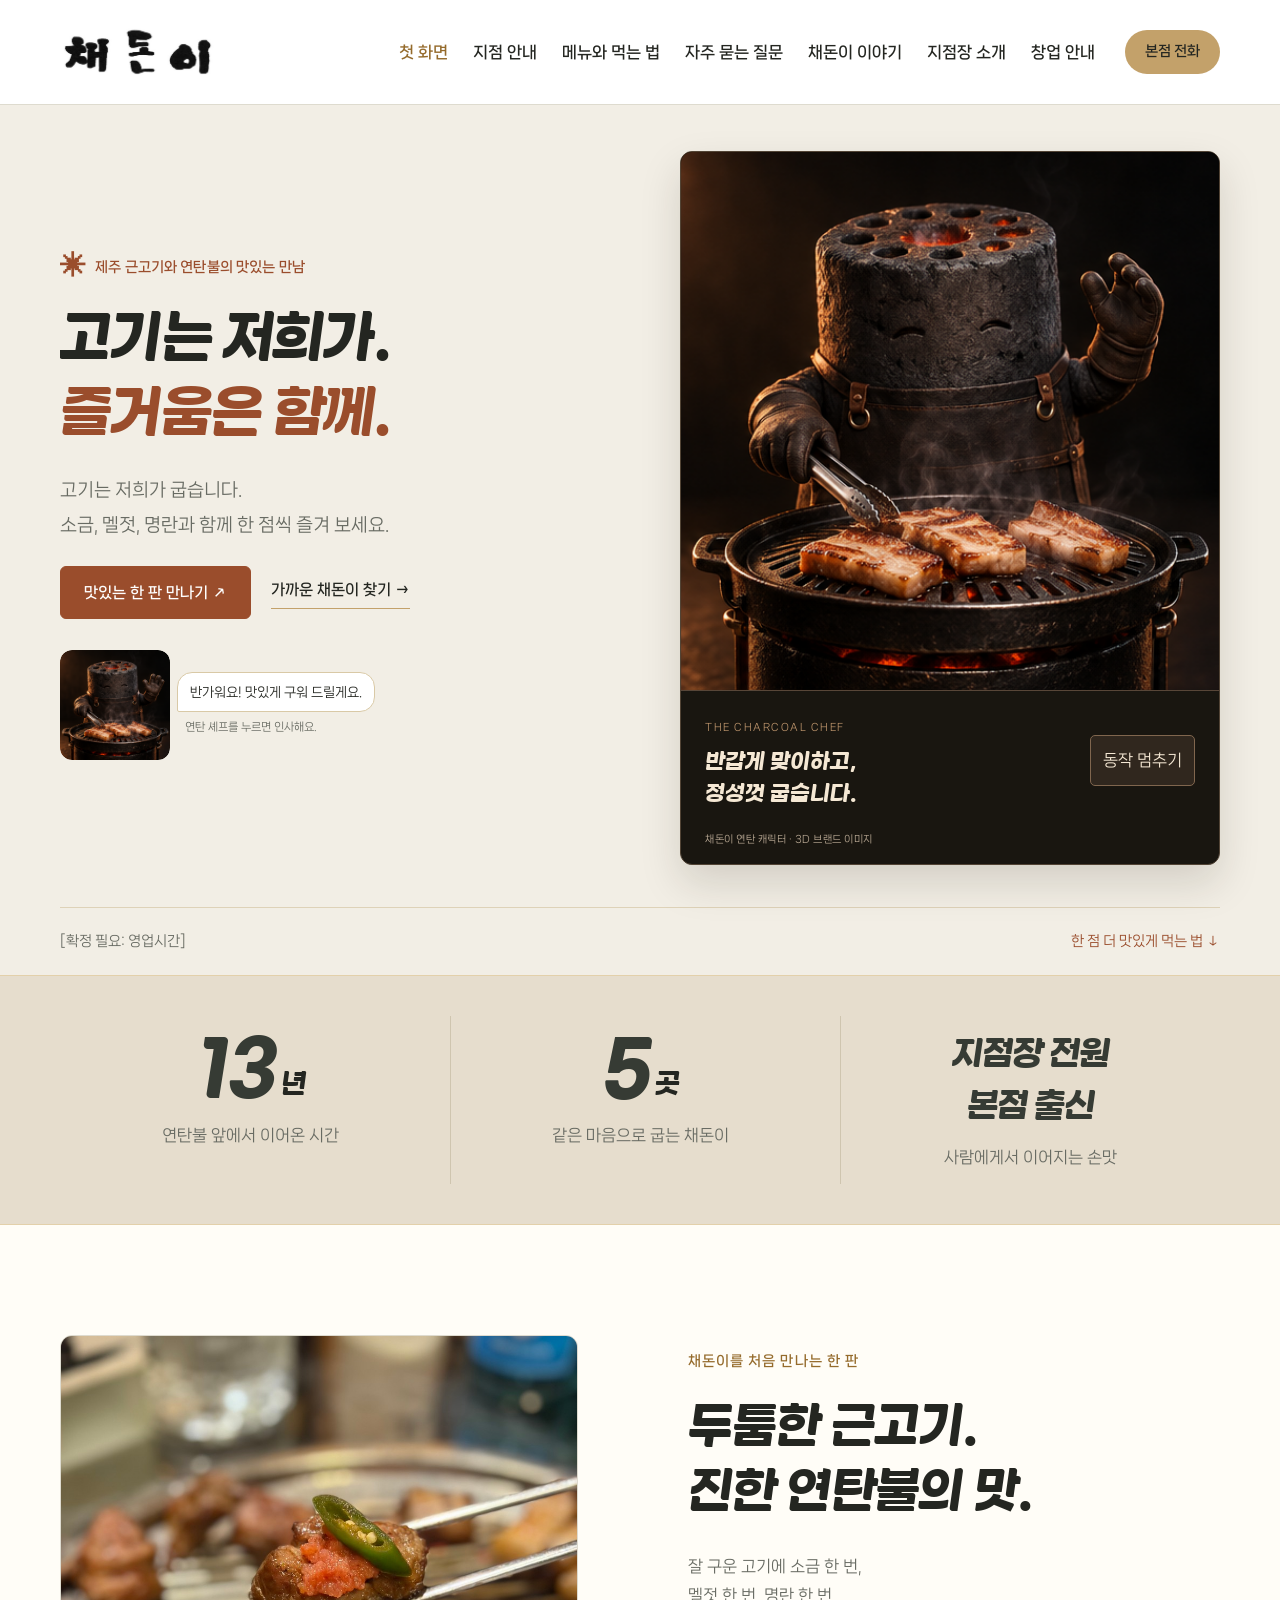
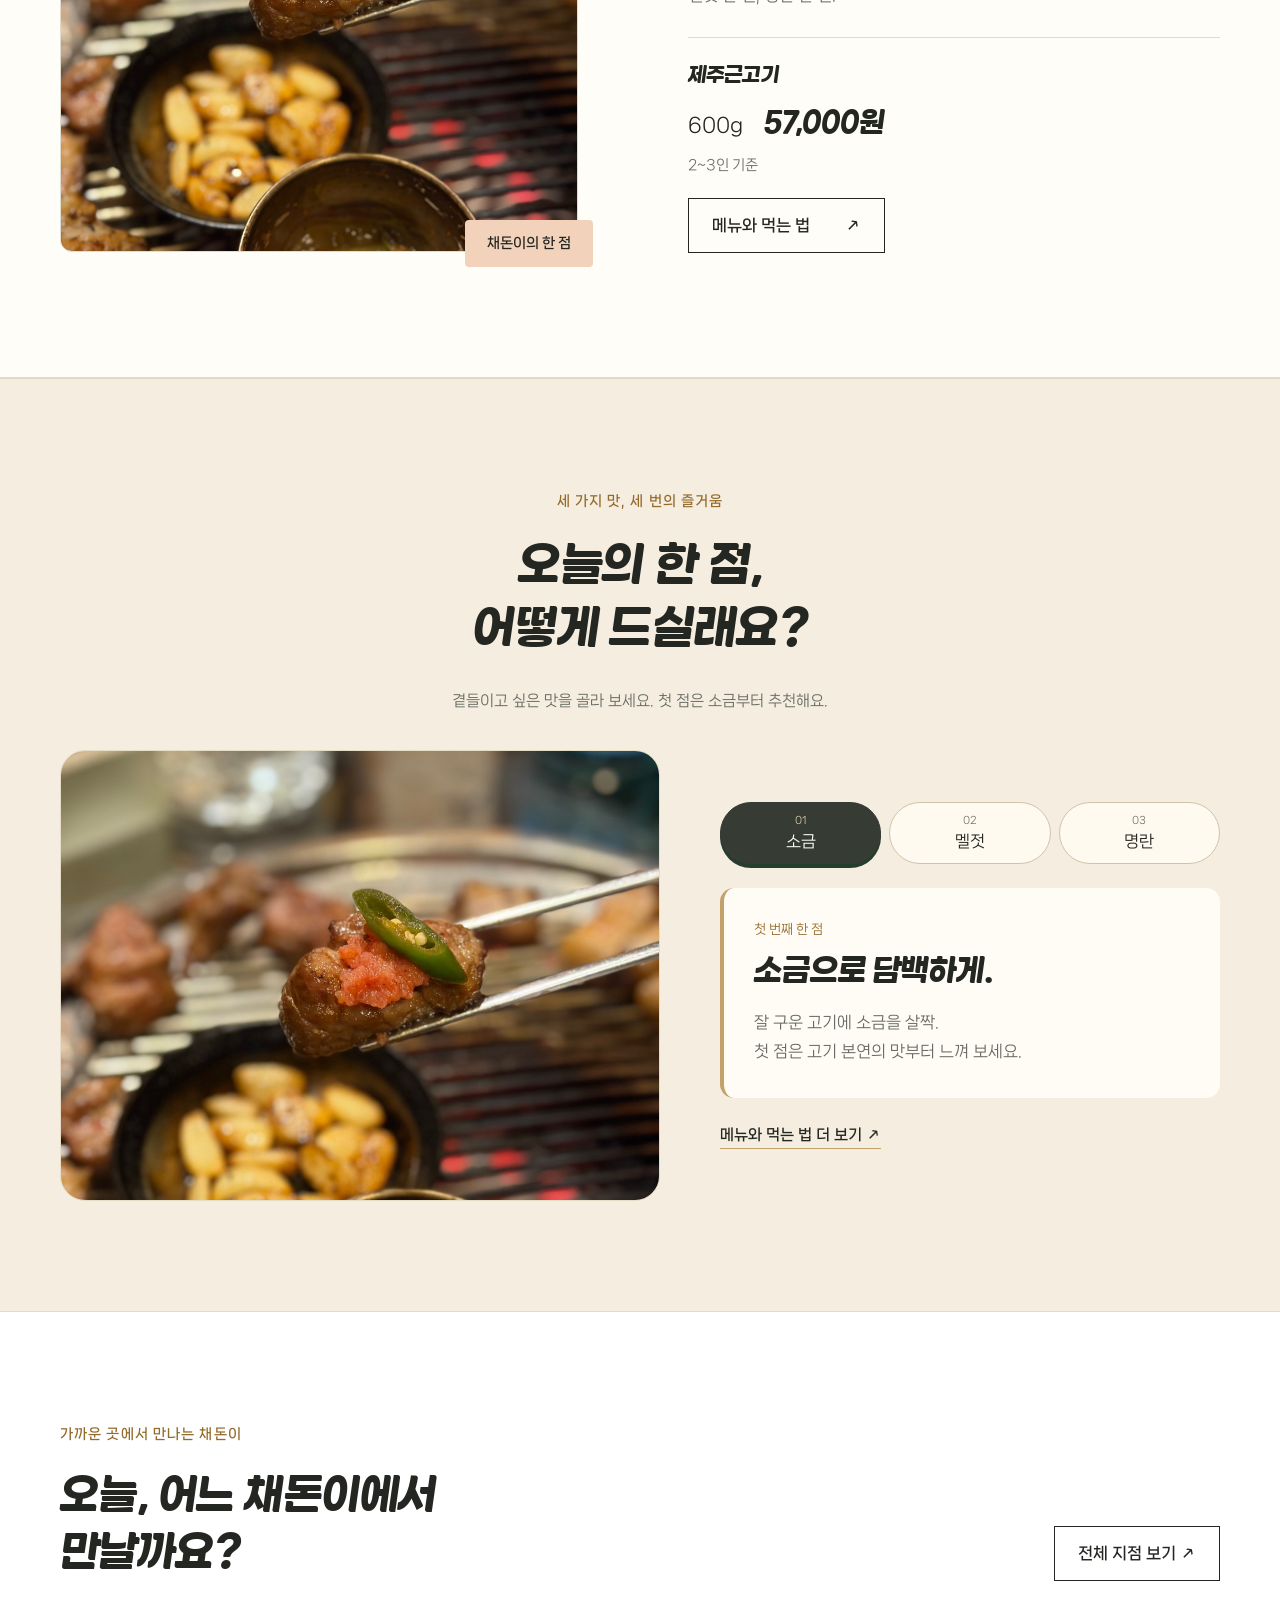
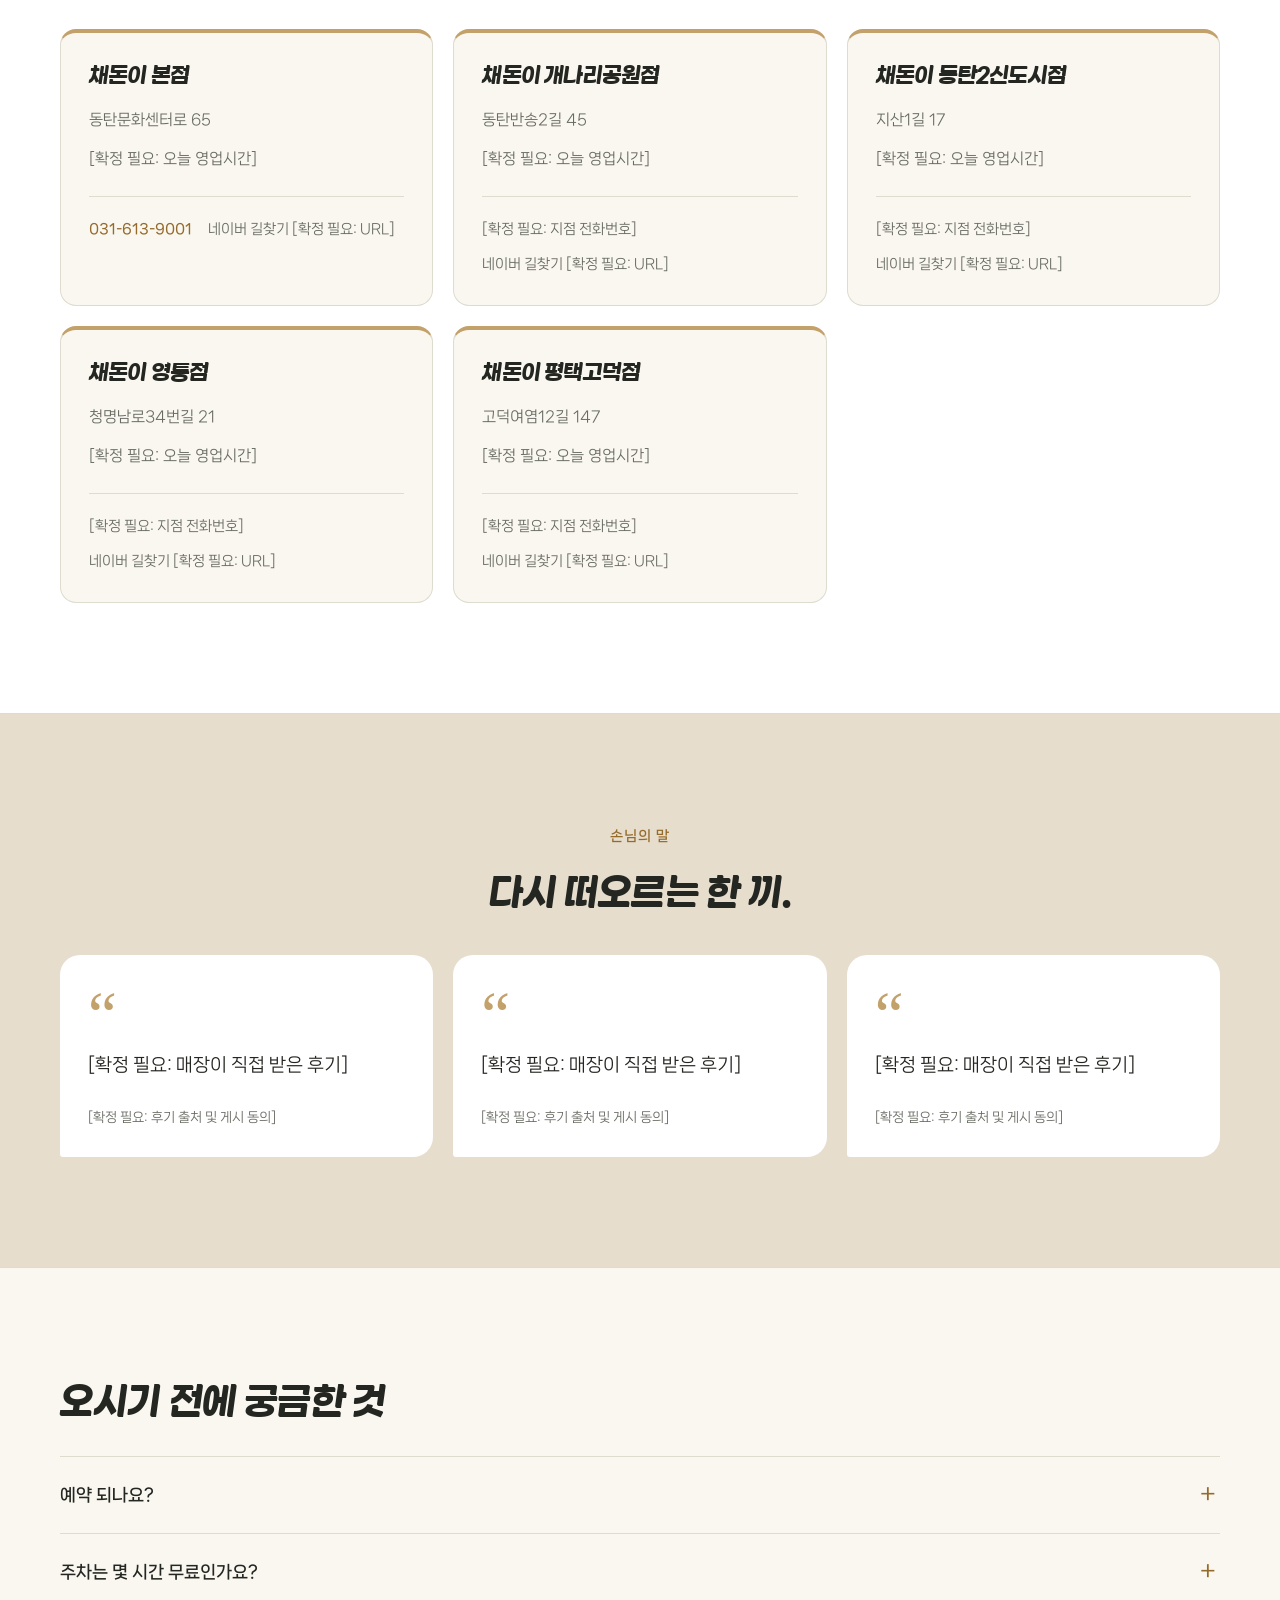
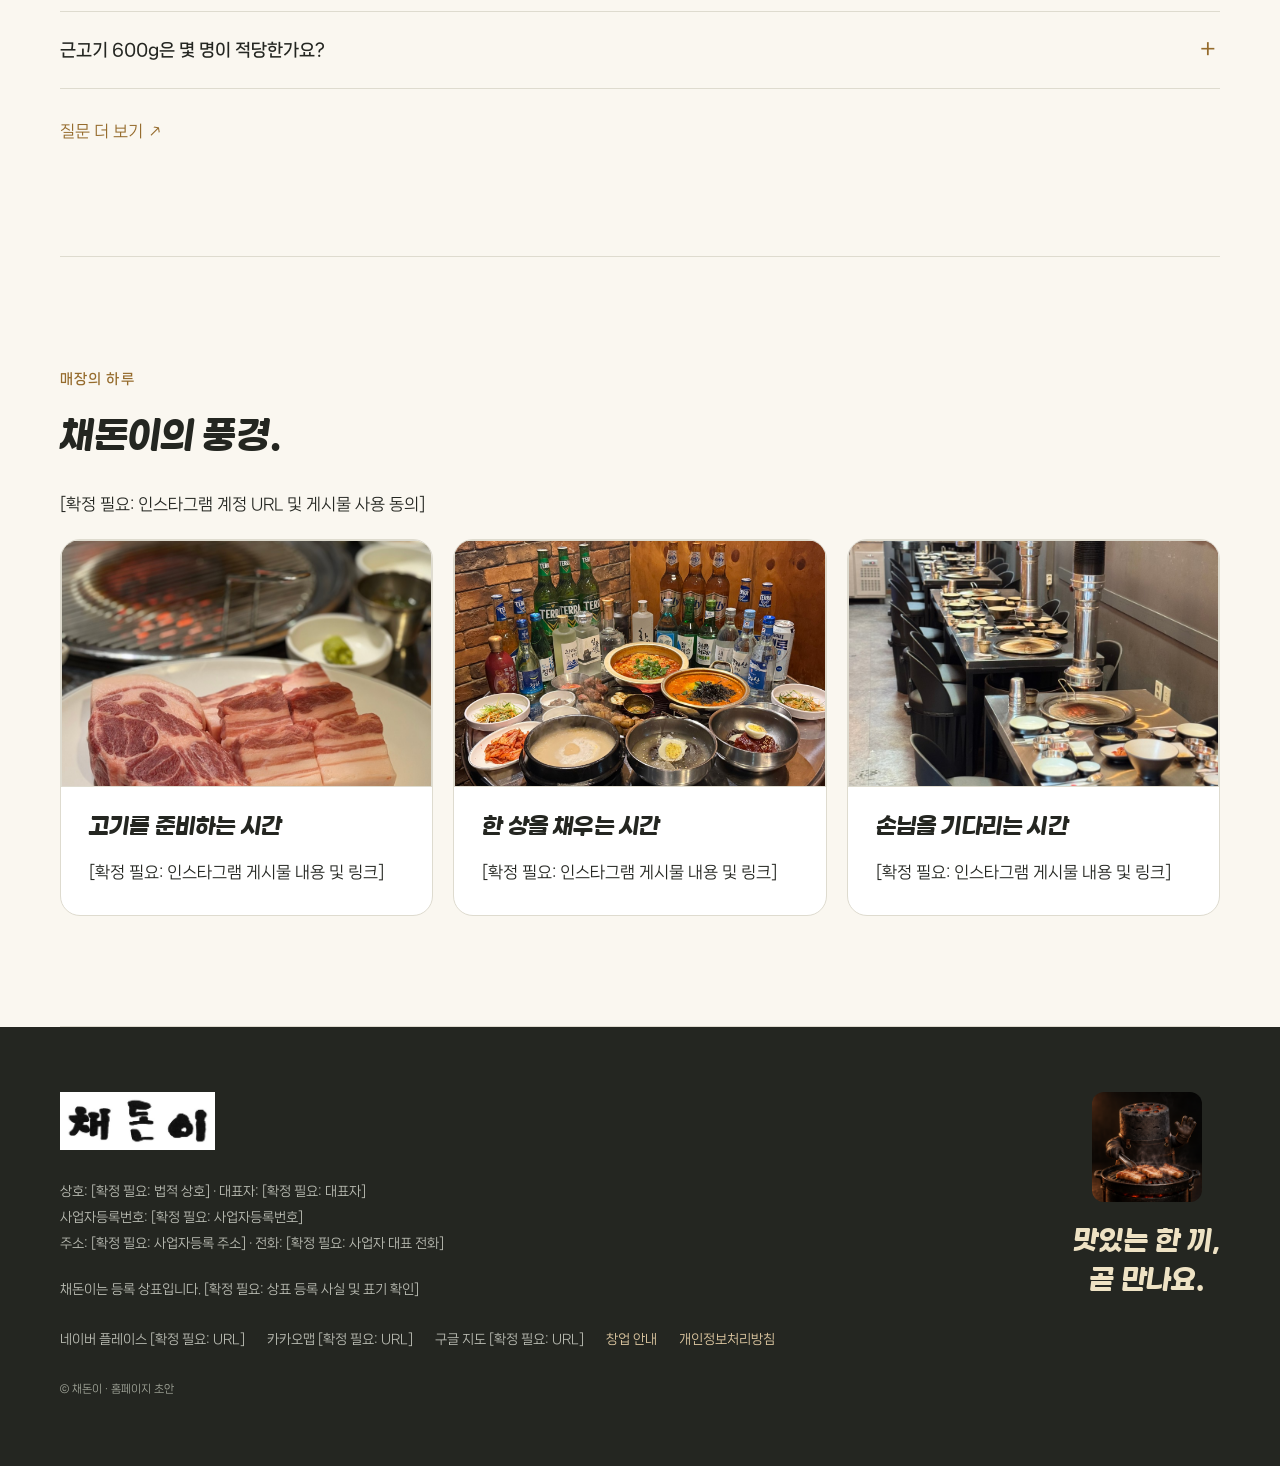
==== index.html @ 70c93d16 "채돈이 홈페이지 1차 시안 (클라이언트 검토용, noindex) Co-Authored-By: Claude Fable 5.1 <noreply@anthropic.com>" ====
<!doctype html>
<html lang="ko"><head><meta charset="utf-8"><meta name="viewport" content="width=device-width,initial-scale=1"><meta name="robots" content="noindex,nofollow"><!-- 시안 공개 전 검색 차단. 운영 공개 시 이 줄을 삭제 --><title>동탄 남광장 제주 근고기 채돈이 | 본점·지점 안내</title><meta name="description" content="13년 동안 제주 근고기를 연탄불에 구워 드린 채돈이. 본점과 지점 5곳, 메뉴와 방문 안내를 확인하세요."><!-- [확정 필요: 운영 도메인] 확정 후 canonical, OG, sitemap.xml, robots.txt의 example.invalid를 모두 교체 --><link rel="canonical" href="https://example.invalid/index.html"><meta property="og:type" content="website"><meta property="og:title" content="동탄 남광장 제주 근고기 채돈이 | 본점·지점 안내"><meta property="og:description" content="13년 동안 제주 근고기를 연탄불에 구워 드린 채돈이. 본점과 지점 5곳, 메뉴와 방문 안내를 확인하세요."><meta property="og:url" content="https://example.invalid/index.html"><meta property="og:image" content="https://example.invalid/img/hero-grill.jpg"><meta property="og:locale" content="ko_KR"><link rel="preload" href="fonts/BithumbGothic-Original.ttf" as="font" type="font/ttf" crossorigin><link rel="preload" href="fonts/NanumSquareNeoOTF-Rg.otf?v=20261027c" as="font" type="font/otf" crossorigin><link rel="preload" href="fonts/NanumSquareNeoOTF-Bd.otf?v=20261027c" as="font" type="font/otf" crossorigin><link rel="stylesheet" href="css/style.css?v=20261027c"><link rel="stylesheet" href="css/creative.css?v=20261027c"><script defer src="js/main.js"></script><script defer src="js/creative.js"></script><script type="application/ld+json">{"@context": "https://schema.org", "@type": "Organization", "name": "채돈이", "telephone": "031-613-9001", "logo": "https://example.invalid/img/logo-chaedoni.jpg"}</script></head>
<body class="page-index"><a class="skip" href="#main">본문 바로가기</a><header class="site-header"><div class="wrap header-inner"><a class="logo" href="index.html" aria-label="채돈이 첫 화면"><img src="img/logo-chaedoni.jpg" alt="채돈이" width="630" height="630"></a><button class="nav-toggle" aria-controls="site-nav" aria-expanded="false" aria-label="메뉴 열기">☰</button><nav id="site-nav" aria-label="주 메뉴"><a href="index.html" aria-current="page">첫 화면</a><a href="branches.html">지점 안내</a><a href="menu.html">메뉴와 먹는 법</a><a href="faq.html">자주 묻는 질문</a><a href="story.html">채돈이 이야기</a><a href="managers.html">지점장 소개</a><a href="franchise.html">창업 안내</a></nav><a class="button phone header-phone" href="tel:0316139001" data-track="phone-header">본점 전화</a></div></header><main id="main"><section class="playful-hero"><div class="wrap playful-hero-grid"><div class="hero-copy"><p class="eyebrow"><span class="tiny-spark" aria-hidden="true">✳</span> 제주 근고기와 연탄불의 맛있는 만남</p><h1><span class="title-line">고기는 저희가.</span><span class="title-line accent-line">즐거움은 함께.</span></h1><p class="hero-description">고기는 저희가 굽습니다.<br>소금, 멜젓, 명란과 함께 한 점씩 즐겨 보세요.</p><div class="hero-choices"><a class="button primary-button" href="menu.html">맛있는 한 판 만나기 ↗</a><a class="quiet-link" href="branches.html">가까운 채돈이 찾기 →</a></div><div class="mascot-greeting"><button class="mascot-button" type="button" aria-label="연탄 캐릭터에게 오늘의 한 점 추천받기"><span class="charcoal-portrait" aria-hidden="true"></span></button><div><span class="greeting-bubble" role="status">반가워요! 맛있게 구워 드릴게요.</span><small>연탄 셰프를 누르면 인사해요.</small></div></div></div><div class="hero-illustration chef-stage"><div class="chef-scene" id="chef-animation" role="img" aria-label="거친 연탄 질감의 캐릭터가 손을 흔들고 집게로 고기를 굽는 프레임 애니메이션"><span class="chef-sprite"></span></div><div class="chef-caption"><div><span class="chef-kicker">THE CHARCOAL CHEF</span><p>반갑게 맞이하고,<br>정성껏 굽습니다.</p></div><button type="button" class="motion-toggle" aria-controls="chef-animation" aria-pressed="false">동작 멈추기</button></div><p class="art-note">채돈이 연탄 캐릭터 · 3D 브랜드 이미지</p></div></div><div class="wrap playful-status"><p id="business-status" aria-live="polite">[확정 필요: 채돈이 본점 영업시간]</p><a href="#taste-play">한 점 더 맛있게 먹는 법 ↓</a></div></section><section class="heritage"><div class="wrap stats"><p><strong>13<span>년</span></strong><span>연탄불 앞에서 이어온 시간</span></p><p><strong>5<span>곳</span></strong><span>같은 마음으로 굽는 채돈이</span></p><p><strong class="people-stat">지점장 전원<br>본점 출신</strong><span>사람에게서 이어지는 손맛</span></p></div></section><section class="signature section"><div class="wrap signature-grid"><div class="signature-photo"><figure class="photo"><img src="img/menu-pork-roe.jpg" alt="명란과 고추를 올린 채돈이의 구운 고기 한 점" loading="lazy" width="1200" height="800"><figcaption>명란을 곁들인 고기 한 점</figcaption></figure><span class="photo-label">채돈이의 한 점</span></div><div class="signature-copy"><p class="eyebrow">채돈이를 처음 만나는 한 판</p><h2>두툼한 근고기.<br>진한 연탄불의 맛.</h2><p>잘 구운 고기에 소금 한 번,<br>멜젓 한 번, 명란 한 번.</p><div class="menu-fact"><h3>제주근고기</h3><p class="price">600g <strong>57,000원</strong></p><p>2~3인 기준</p></div><a class="button outline" href="menu.html">메뉴와 먹는 법 <span>↗</span></a></div></div></section><section class="taste-section section" id="taste-play"><div class="wrap taste-experience"><div class="center-heading"><p class="eyebrow">세 가지 맛, 세 번의 즐거움</p><h2>오늘의 한 점,<br>어떻게 드실래요?</h2><p>곁들이고 싶은 맛을 골라 보세요. 첫 점은 소금부터 추천해요.</p></div><div class="taste-layout"><figure class="sauce-art"><img src="img/menu-pork-roe.jpg" alt="명란과 고추를 곁들인 실제 채돈이 고기 한 점" width="960" height="1280" loading="lazy"></figure><div class="taste-controls"><div class="taste-buttons" role="group" aria-label="고기에 곁들일 맛 고르기"><button type="button" data-taste="salt" aria-pressed="true"><span>01</span> 소금</button><button type="button" data-taste="sauce" aria-pressed="false"><span>02</span> 멜젓</button><button type="button" data-taste="roe" aria-pressed="false"><span>03</span> 명란</button></div><div class="taste-description" aria-live="polite" aria-atomic="true"><span class="taste-step">첫 번째 한 점</span><h3>소금으로 담백하게.</h3><p>잘 구운 고기에 소금을 살짝.<br>첫 점은 고기 본연의 맛부터 느껴 보세요.</p></div><a href="menu.html" class="quiet-link">메뉴와 먹는 법 더 보기 ↗</a><noscript><p>두 번째는 멜젓에 곁들이고, 세 번째는 명란을 올려 즐겨 보세요.</p></noscript></div></div></div></section><section class="branches-home section"><div class="wrap"><div class="section-head"><div><p class="eyebrow">가까운 곳에서 만나는 채돈이</p><h2>오늘, 어느 채돈이에서<br>만날까요?</h2></div><a class="button outline" href="branches.html">전체 지점 보기 ↗</a></div><div class="cards" data-branches="summary"><p>지점 정보를 불러오는 중입니다.</p></div></div></section><section class="reviews-home section"><div class="wrap"><div class="center-heading"><p class="eyebrow">손님의 말</p><h2>다시 떠오르는 한 끼.</h2></div><div class="cards"><blockquote class="card quote-card"><span class="quote-mark" aria-hidden="true">“</span><p>[확정 필요: 매장이 직접 받은 후기]</p><cite>[확정 필요: 후기 출처 및 게시 동의]</cite></blockquote><blockquote class="card quote-card"><span class="quote-mark" aria-hidden="true">“</span><p>[확정 필요: 매장이 직접 받은 후기]</p><cite>[확정 필요: 후기 출처 및 게시 동의]</cite></blockquote><blockquote class="card quote-card"><span class="quote-mark" aria-hidden="true">“</span><p>[확정 필요: 매장이 직접 받은 후기]</p><cite>[확정 필요: 후기 출처 및 게시 동의]</cite></blockquote></div></div></section><section class="wrap section"><h2>오시기 전에 궁금한 것</h2><div class="faq-list"><details><summary>예약 되나요?</summary><p>[확정 필요: 예약 되나요 안내]. 방문 전 해당 지점에 전화로 확인해 주세요.</p></details><details><summary>주차는 몇 시간 무료인가요?</summary><p>[확정 필요: 주차는 몇 시간 무료인가요 안내]. 방문 전 해당 지점에 전화로 확인해 주세요.</p></details><details><summary>근고기 600g은 몇 명이 적당한가요?</summary><p>[확정 필요: 근고기 600g은 몇 명이 적당한가요 안내]. 방문 전 해당 지점에 전화로 확인해 주세요.</p></details></div><a href="faq.html">질문 더 보기 ↗</a></section><section id="daily" class="wrap section"><p class="eyebrow">매장의 하루</p><h2>채돈이의 풍경.</h2><p>[확정 필요: 인스타그램 계정 URL 및 게시물 사용 동의]</p><div class="cards"><article class="card"><!-- 사진: /img/menu-raw-pork.jpg, 표시 비율 3:2. 사용자 제공 원본 사진. -->
<figure class="photo focus-lower"><img src="img/menu-raw-pork.jpg" alt="불판 앞에 준비한 두툼한 생고기" loading="lazy" width="1200" height="800"><figcaption>불판 앞에 준비한 두툼한 생고기<span>사진을 불러오지 못했습니다.</span></figcaption></figure><h3>고기를 준비하는 시간</h3><p>[확정 필요: 인스타그램 게시물 내용 및 링크]</p></article><article class="card"><!-- 사진: /img/menu-table.jpg, 표시 비율 3:2. 사용자 제공 원본 사진. -->
<figure class="photo "><img src="img/menu-table.jpg" alt="고기와 찌개와 냉면이 차려진 채돈이 한 상" loading="lazy" width="1200" height="800"><figcaption>고기와 찌개와 냉면이 차려진 채돈이 한 상<span>사진을 불러오지 못했습니다.</span></figcaption></figure><h3>한 상을 채우는 시간</h3><p>[확정 필요: 인스타그램 게시물 내용 및 링크]</p></article><article class="card"><!-- 사진: /img/store-interior.jpg, 표시 비율 3:2. 사용자 제공 원본 사진. -->
<figure class="photo "><img src="img/store-interior.jpg" alt="상차림을 준비한 채돈이 매장 내부" loading="lazy" width="1200" height="800"><figcaption>상차림을 준비한 채돈이 매장 내부<span>사진을 불러오지 못했습니다.</span></figcaption></figure><h3>손님을 기다리는 시간</h3><p>[확정 필요: 인스타그램 게시물 내용 및 링크]</p></article></div><!-- 추후 인스타그램 임베드로 교체 --></section></main>
<footer class="site-footer"><div class="wrap"><div class="footer-friend"><span class="charcoal-portrait" aria-hidden="true"></span><p>맛있는 한 끼,<br>곧 만나요.</p></div><a class="logo" href="index.html"><img src="img/logo-chaedoni.jpg" alt="채돈이" width="630" height="630"></a><p>상호: [확정 필요: 법적 상호] · 대표자: [확정 필요: 대표자]<br>사업자등록번호: [확정 필요: 사업자등록번호]<br>주소: [확정 필요: 사업자등록 주소] · 전화: [확정 필요: 사업자 대표 전화]</p><p>채돈이는 등록 상표입니다. [확정 필요: 상표 등록 사실 및 표기 확인]</p><div class="footer-links"><a data-main-map="naver" aria-disabled="true">네이버 플레이스 [확정 필요: URL]</a><a data-main-map="kakao" aria-disabled="true">카카오맵 [확정 필요: URL]</a><a data-main-map="google" aria-disabled="true">구글 지도 [확정 필요: URL]</a><a href="franchise.html">창업 안내</a><a href="privacy.html">개인정보처리방침</a></div><small>© 채돈이 · 홈페이지 초안</small></div></footer><div class="mobile-bar" aria-label="방문 빠른 안내"><a href="tel:0316139001" class="phone" data-track="phone-bottom">본점 전화 걸기</a><a data-main-map="naver" aria-disabled="true">길찾기 [확정 필요]</a></div></body></html>
---- css/style.css ----
/* 채돈이 디자인 v2 — 사진 중심의 브랜드 홈페이지 */
:root{--bg:#faf7f0;--paper:#fff;--ink:#242621;--muted:#686b63;--line:#dedbcf;--accent:#956b2c;--gold:#c3a16a;--sand:#eee7d7;--sans:'Noto Sans KR','Malgun Gothic',sans-serif;--serif:var(--sans)}
*{box-sizing:border-box} [hidden]{display:none!important}
html{scroll-padding-top:100px}body{margin:0;background:var(--bg);color:var(--ink);font:16px/1.8 var(--sans);word-break:keep-all;overflow-wrap:anywhere}
button,input,select,textarea{font:inherit}a{color:var(--accent);text-decoration:none}a[href]:hover{text-decoration:underline;text-underline-offset:6px}button,a,input,select,textarea{touch-action:manipulation}button,summary{cursor:pointer}a[aria-disabled=true]{color:var(--muted);cursor:default}
:focus-visible{outline:3px solid var(--accent);outline-offset:5px}.skip{position:absolute;top:-100px;left:20px;z-index:30;background:white;padding:12px}.skip:focus{top:12px}
.wrap{width:min(1160px,calc(100% - 40px));margin-inline:auto}h1,h2,h3,p,figure,blockquote{margin:0}p{margin-bottom:20px}h1,h2,h3{font-family:var(--sans);font-weight:900;letter-spacing:-.065em;line-height:1.3}h1{font-size:38px}h2{font-size:30px;margin-bottom:28px}h3{font-size:23px;margin-bottom:16px}.eyebrow{font-size:14px;font-weight:700;letter-spacing:.08em;color:var(--accent);margin-bottom:20px}
.site-header{position:relative;z-index:20;background:var(--paper);border-bottom:1px solid var(--line)}.header-inner{display:flex;align-items:center;flex-wrap:wrap;gap:18px;min-height:90px;padding-block:13px}.logo{display:block;color:var(--ink);font-size:34px;font-weight:1000;letter-spacing:-.09em;line-height:1.1;white-space:nowrap}.logo small{display:block;font-size:10px;font-weight:600;letter-spacing:.06em;margin-bottom:4px;color:var(--accent)}.logo span{display:none}.nav-toggle{margin-left:auto;background:none;border:0;font-size:26px;padding:8px;color:var(--ink)}nav{display:none;width:100%;padding-block:12px}nav.open{display:grid;gap:0}nav a{color:var(--ink);font-weight:700;padding:13px 4px;border-bottom:1px solid var(--line)}nav a[aria-current]{color:var(--accent)}.header-phone{display:none!important}.button{display:inline-flex;justify-content:space-between;align-items:center;gap:35px;min-height:50px;padding:12px 23px;font-weight:700;border:1px solid var(--ink);background:transparent;color:var(--ink)}.phone{background:var(--gold);color:var(--ink);border-color:var(--gold)}
.hero{position:relative;isolation:isolate;min-height:650px;background:#302a23;color:white;display:flex;flex-direction:column;justify-content:center}.hero-photo.photo{position:absolute;inset:0;width:100%;height:100%;aspect-ratio:auto;border:0;z-index:-3}.hero-photo img{object-position:center}.hero-shade{position:absolute;inset:0;z-index:-2;background:linear-gradient(90deg,rgba(20,18,14,.82),rgba(20,18,14,.3) 75%),linear-gradient(0deg,rgba(20,18,14,.6),transparent 50%)}.hero-inner{padding-block:65px 130px}.hero-copy{max-width:760px}.hero .eyebrow{color:#edd7ac;letter-spacing:.13em;font-size:13px}.hero h1{font-size:48px;line-height:1.22;letter-spacing:-.07em;margin:0 0 26px}.hero-description{color:#eeece5;font-size:17px;line-height:1.9}.hero-link{display:inline-flex;gap:30px;color:white;font-size:16px;border-bottom:1px solid #d2b88c;padding-block:10px;margin-top:10px;font-weight:700}.hero-side{display:none}.hero-bottom{position:absolute;bottom:0;left:0;right:0;border-top:1px solid #ffffff45;display:flex;flex-wrap:wrap;gap:12px;justify-content:space-between;padding-block:18px;font-size:14px}.hero-bottom p{margin:0;color:#e9e3d7}.hero-bottom a{color:#fff;font-weight:700}.hero-bottom a span{margin-left:16px}
.heritage{background:var(--sand);padding-block:26px}.stats{display:grid;grid-template-columns:repeat(3,minmax(0,1fr));gap:10px}.stats p{text-align:center;margin:0;padding:10px 4px}.stats p+p{border-left:1px solid #cfc5af}.stats strong{display:block;font-size:40px;font-weight:900;letter-spacing:-.07em;line-height:1.1;margin-bottom:10px}.stats strong>span{display:inline;font-size:19px;margin-left:4px;color:var(--ink)}.stats p>span{display:block;color:var(--muted);font-size:12px}.stats strong.people-stat{font-size:18px;line-height:1.5;letter-spacing:-.05em}.stats strong br{display:block}
.section{padding-block:66px;border-bottom:1px solid var(--line)}.compact{padding-block:30px}.section-head{display:flex;align-items:flex-end;justify-content:space-between;flex-wrap:wrap;gap:20px;margin-bottom:34px}.section-head h2{margin-bottom:0}.center-heading{text-align:center;margin-bottom:36px}.cards{display:grid;grid-template-columns:minmax(0,1fr);gap:20px}.cards>*{min-width:0}.card{background:var(--paper);padding:28px;border:1px solid var(--line);margin:0}.card p:last-child{margin-bottom:0}.card .photo{margin:-28px -28px 25px}.photo{position:relative;aspect-ratio:3/2;overflow:hidden;display:grid;place-items:center;background:#e8e3d9;border:1px solid var(--line);text-align:center;color:var(--muted);min-width:0}.photo img{position:absolute;inset:0;display:block;width:100%;height:100%;object-fit:cover;object-position:center;z-index:1}.photo figcaption{padding:22px;font-size:15px}.photo figcaption span{display:block;font-size:13px;margin-top:8px}.photo.loaded figcaption{display:none}.photo.missing img{visibility:hidden}.photo.focus-lower img{object-position:center 73%}.photo.notice-photo img{object-fit:contain}.image-caption{margin-top:12px;color:var(--muted);font-size:14px}
.signature{background:var(--bg)}.signature-grid{display:grid;gap:38px}.signature-photo{position:relative;padding:0 15px 15px 0}.signature-photo:after{content:'';position:absolute;inset:20px 0 0 20px;border:1px solid var(--gold);z-index:-1}.signature-photo .photo{aspect-ratio:1/1;isolation:isolate}.photo-label{position:absolute;right:0;bottom:0;background:var(--gold);padding:11px 22px;font-size:14px;font-weight:700;z-index:2}.signature-copy{padding-block:12px}.signature-copy h2{font-size:35px}.signature-copy>p:not(.eyebrow){color:var(--muted)}.menu-fact{border-top:1px solid var(--line);margin-top:28px;padding-top:23px}.menu-fact h3{font-size:21px;margin-bottom:8px}.price{font-size:20px;margin-bottom:4px}.price strong{font-size:29px;margin-left:16px;letter-spacing:-.04em}.menu-fact>p:last-child{color:var(--muted);font-size:14px}.branches-home{background:var(--paper)}.branches-home .card{background:var(--bg)}.branch-card{position:relative;border-top:3px solid var(--gold)}.branch-card h3{font-size:22px;padding-right:16px}.branch-card h3 a{color:var(--ink)}.branch-card>p{color:var(--muted);font-size:15px;margin-bottom:12px}.branch-actions{display:flex;flex-wrap:wrap;gap:10px 16px;border-top:1px solid var(--line);margin-top:24px;padding-top:20px;font-size:14px}.branch-actions span{color:var(--muted)}.branch-actions a{font-weight:700}.branch-card dl{display:grid;grid-template-columns:72px minmax(0,1fr);gap:10px;margin-block:22px;font-size:14px}.branch-card dt{font-weight:700}.branch-card dd{margin:0;color:var(--muted)}.badge{display:inline-block;padding:2px 10px;border:1px solid var(--gold);font-size:13px;color:var(--accent);margin-bottom:12px}.reviews-home{background:var(--sand)}.quote-card{border:0}.quote-mark{display:block;font-family:Georgia,serif;font-size:65px;line-height:1;color:var(--gold)}.quote-card>p{font-size:18px;line-height:1.9}.card cite{display:block;font-size:13px;font-style:normal;color:var(--muted);margin-top:24px}.page-index>.site-footer{margin-top:0}
.faq-list{margin-bottom:28px}details{border-top:1px solid var(--line);padding:23px 0}details:last-child{border-bottom:1px solid var(--line)}summary{font-size:17px;font-weight:700;position:relative;list-style:none;padding-right:35px}summary::-webkit-details-marker{display:none}summary:after{content:'+';position:absolute;right:4px;top:0;color:var(--accent);font-size:24px;line-height:1.2;font-weight:400}details[open] summary:after{content:'−'}details p{margin:20px 0 0;color:var(--muted)}
.page-intro{width:100%;max-width:none;position:relative;isolation:isolate;margin:0;padding:65px max(20px,calc((100% - 1160px)/2));min-height:310px;background:#32302a;color:white;display:flex;flex-direction:column;justify-content:center}.page-intro:before{content:'';position:absolute;inset:0;background:linear-gradient(90deg,#17170fe0,#17170f65),var(--intro-image,url('../img/hero-grill.jpg')) center/cover;z-index:-1}.page-intro .eyebrow{color:#e8d0a6}.page-intro h1{margin-bottom:22px;max-width:1040px}.page-intro>p:last-child{max-width:680px;color:#eee9dd;margin:0}.page-intro .button{color:white;border-color:#e4d2b4;align-self:flex-start;margin-top:12px}.page-branches{--intro-image:url('../img/store-interior.jpg')}.page-menu{--intro-image:url('../img/menu-table.jpg')}.page-story{--intro-image:url('../img/store-interior.jpg')}.page-franchise{--intro-image:url('../img/hero-grill.jpg')}.page-faq{--intro-image:url('../img/menu-pork-roe.jpg')}.page-privacy .page-intro{color:var(--ink);background:var(--sand);min-height:280px}.page-privacy .page-intro:before{display:none}.page-privacy .page-intro .eyebrow{color:var(--accent)}.page-privacy .page-intro>p:last-child{color:var(--muted)}.franchise-title{font-size:31px}.page-franchise .stats strong{font-size:28px}.page-franchise .stats p>span{font-size:14px}
.prose{max-width:800px}.prose section{margin-bottom:45px}.prose h2{margin-top:36px;font-size:27px}.prose p{color:var(--muted)}.table-scroll{overflow-x:auto;margin:24px 0 32px}table{width:100%;border-collapse:collapse;background:var(--paper);text-align:left;font-size:16px}caption{text-align:left;font-size:14px;color:var(--muted);padding-bottom:12px}th,td{padding:18px 15px;border-bottom:1px solid var(--line);vertical-align:top}thead th{background:var(--sand);border-top:2px solid var(--gold)}th{font-weight:700}td:last-child{font-variant-numeric:tabular-nums}.steps{display:grid;grid-template-columns:minmax(0,1fr);list-style:none;padding:0;gap:20px;margin-block:28px}.steps li{padding:24px;background:var(--paper);border-top:3px solid var(--gold)}.steps strong,.steps span,.steps small{display:block}.steps strong{font-size:19px}.steps p{color:var(--muted);margin:15px 0 0}.steps small{font-size:14px;margin-top:15px;color:var(--muted)}.process li>span{font-size:25px;font-weight:900;color:var(--accent);margin-bottom:14px}.timeline{list-style:none;padding-left:30px;border-left:2px solid var(--gold);margin:32px 0 0 8px}.timeline li{position:relative;padding-bottom:34px}.timeline li:before{content:'';position:absolute;left:-37px;top:8px;width:12px;height:12px;border:2px solid var(--gold);background:var(--bg);border-radius:50%}.timeline p{color:var(--muted)}.timeline h3{font-size:23px}.form-grid{display:grid;gap:0 22px}form{background:var(--paper);padding:24px;border-top:3px solid var(--gold);margin-top:28px}label{display:block;font-weight:700;margin-bottom:22px}input:not([type=checkbox]),select,textarea{width:100%;display:block;padding:13px 14px;margin-top:9px;border:1px solid var(--line);background:var(--bg);color:var(--ink);border-radius:0;min-height:50px;font-weight:400}textarea{resize:vertical}.consent{display:flex;align-items:flex-start;gap:12px;margin-top:30px;font-weight:400}.consent input{width:20px;height:20px;flex-shrink:0;margin-top:6px;accent-color:var(--accent)}.consent span{font-size:14px}#form-status{margin:20px 0 0}#inquiry{scroll-margin-top:25px}
.site-footer{background:var(--ink);color:#bdbfb6;padding:50px 0 110px;font-size:13px}.site-footer .logo{color:white;display:inline-block;font-size:40px;margin-bottom:26px}.site-footer p{line-height:2}.footer-links{display:flex;gap:13px 22px;flex-wrap:wrap;margin:26px 0}.footer-links a{color:#e1cba4}.footer-links a[aria-disabled=true]{color:#bdbfb6}.site-footer small{color:#a3a79b}.mobile-bar{position:fixed;bottom:0;left:0;right:0;z-index:25;display:grid;grid-template-columns:1fr 1fr;background:var(--paper);border-top:1px solid var(--line);padding-bottom:env(safe-area-inset-bottom)}.mobile-bar a{text-align:center;padding:16px 5px;font-weight:700;font-size:14px}.mobile-bar a[aria-disabled=true]{font-weight:400}.mobile-bar .phone{background:var(--gold);color:var(--ink)}
@media(min-width:700px){h1{font-size:51px}h2{font-size:38px}.section{padding-block:85px}.compact{padding-block:40px}.cards{grid-template-columns:repeat(2,minmax(0,1fr))}.two,.photo-grid{grid-template-columns:repeat(2,minmax(0,1fr))}.sauce,.form-grid{grid-template-columns:repeat(2,minmax(0,1fr))}.sauce{grid-template-columns:repeat(3,minmax(0,1fr))}.process{grid-template-columns:repeat(4,minmax(0,1fr))}.signature-grid{grid-template-columns:1fr 1fr;align-items:center;gap:55px}.signature-copy h2{font-size:40px}.hero{min-height:690px}.hero h1{font-size:72px}.hero-inner{padding-block:80px 120px}.hero-copy .eyebrow{font-size:16px}.hero-bottom{padding-block:22px;font-size:15px}.stats strong{font-size:64px}.stats strong>span{font-size:28px}.stats strong.people-stat{font-size:28px}.stats p>span{font-size:15px}.heritage{padding-block:40px}.page-intro{min-height:360px;padding-block:85px}.franchise-title{font-size:42px}form{padding:40px}.page-franchise .stats strong{font-size:35px}}
@media(min-width:1050px){.site-header{position:sticky;top:0}.header-inner{min-height:104px;padding-block:17px;flex-wrap:nowrap;gap:30px}.logo{font-size:42px}.logo small{font-size:11px}.nav-toggle{display:none}nav,nav.open{display:flex;align-items:center;justify-content:center;gap:28px;width:auto;margin-left:auto;padding:0}nav a{border:0;padding:12px 0;white-space:nowrap;font-size:16px}.header-phone{display:inline-flex!important;white-space:nowrap;border-radius:30px;font-size:14px;min-height:44px;padding:9px 20px;border:0}.hero{min-height:min(760px,calc(100svh - 104px));height:680px}.hero h1{font-size:86px}.hero-copy{max-width:780px}.hero-description{font-size:20px}.hero-inner{position:relative;padding-block:70px 130px}.hero-side{display:block;position:absolute;right:0;top:80px;writing-mode:vertical-rl;letter-spacing:.3em;font-size:15px;color:#ead9b7;border-right:1px solid #d8c097;padding-right:18px}.hero-shade{background:linear-gradient(90deg,#14120ee0,#14120e50 65%,#14120e25),linear-gradient(0deg,#14120e99,transparent 35%)}.hero-photo img{object-position:center 52%}.hero-bottom{font-size:16px}.stats strong{font-size:76px}.stats strong.people-stat{font-size:35px}.stats p{padding:12px 30px}.stats p>span{font-size:16px}.cards:not(.branch-details):not(.two):not(.photo-grid){grid-template-columns:repeat(3,minmax(0,1fr))}.signature-copy h2{font-size:50px}.signature-grid{gap:95px}.signature-photo .photo{aspect-ratio:1/1}.signature-copy{padding-left:0}.section{padding-block:110px}.compact{padding-block:42px}.branches-home .section-head{margin-bottom:48px}.section-head h2{font-size:44px}.process{grid-template-columns:repeat(7,minmax(0,1fr));gap:12px}.process li{padding:18px 12px}.process strong{font-size:16px}.process small{font-size:13px}.mobile-bar{display:none}.site-footer{padding-block:65px}.page-intro{min-height:390px}.page-franchise .page-intro{min-height:450px}.franchise-title{font-size:48px}.page-franchise .stats strong{font-size:42px}.prose h2{font-size:32px}}
/* 첫 화면: 세로 원본의 구도를 보존해 과도한 확대를 방지합니다. */
.hero-photo img{object-fit:contain;object-position:right center}
.hero{background:#24211c}
@media(min-width:1050px){
  .hero-photo.photo{left:auto;right:0;width:58%}
  .hero-photo img{object-fit:contain;object-position:right center}
  .hero-shade{background:linear-gradient(90deg,#24211c 0%,#24211c 37%,rgba(36,33,28,.9) 44%,rgba(36,33,28,.2) 67%,transparent 82%),linear-gradient(0deg,rgba(24,22,18,.55),transparent 24%)}
  .hero h1{font-size:76px}
  .hero-copy{max-width:660px}
}
.hero-photo.photo{background:transparent}
/* 사용자 제공 글꼴: 파일을 서버에서 직접 제공합니다. */
@font-face{font-family:'Bithumb Basic';src:url('../fonts/BithumbGothic-Basic.ttf') format('truetype');font-style:normal;font-weight:700;font-display:swap}
@font-face{font-family:'Bithumb Original';src:url('../fonts/BithumbGothic-Original.ttf') format('truetype');font-style:normal;font-weight:700;font-display:swap}
/* 본문·메뉴·폼 등 작은 글씨: 나눔스퀘어 네오. 제목·로고·숫자(--display): Bithumb Original 유지 */
@font-face{font-family:'NanumSquare Neo';src:url('../fonts/NanumSquareNeoOTF-Lt.otf?v=20261027c') format('opentype');font-weight:300;font-style:normal;font-display:swap}
@font-face{font-family:'NanumSquare Neo';src:url('../fonts/NanumSquareNeoOTF-Rg.otf?v=20261027c') format('opentype');font-weight:400;font-style:normal;font-display:swap}
@font-face{font-family:'NanumSquare Neo';src:url('../fonts/NanumSquareNeoOTF-Bd.otf?v=20261027c') format('opentype');font-weight:700;font-style:normal;font-display:swap}
@font-face{font-family:'NanumSquare Neo';src:url('../fonts/NanumSquareNeoOTF-Eb.otf?v=20261027c') format('opentype');font-weight:800;font-style:normal;font-display:swap}
@font-face{font-family:'NanumSquare Neo';src:url('../fonts/NanumSquareNeoOTF-Hv.otf?v=20261027c') format('opentype');font-weight:900;font-style:normal;font-display:swap}
:root{--sans:'NanumSquare Neo','Noto Sans KR','Malgun Gothic',sans-serif;--display:'Bithumb Original','Bithumb Basic',sans-serif}
h1,h2,h3,.logo,.stats strong,.price strong,.process li>span{font-family:var(--display);font-weight:400;letter-spacing:-.035em}
.logo{font-size:38px}.logo small,.logo span{font-family:var(--sans);letter-spacing:.06em}.hero h1{font-family:var(--display);font-weight:400;letter-spacing:-.04em;line-height:1.2}.title-line{display:block}.hero-description{max-width:460px}.hero-link{position:relative}.hero-link span{display:inline-block}.section-head h2{letter-spacing:-.035em}.hero-side{font-family:var(--display)}
@media(min-width:1050px){.logo{font-size:46px}.hero h1{font-size:78px}.hero-copy{max-width:700px}nav,nav.open{gap:25px}}
@media(prefers-reduced-motion:no-preference){
 .title-line{animation:title-arrive .85s cubic-bezier(.16,1,.3,1) both}.title-line:nth-child(2){animation-delay:.17s}.hero-copy>.eyebrow{animation:soft-arrive .7s ease-out both}.hero-description{animation:soft-arrive .85s .3s ease-out both}.hero-link{animation:soft-arrive .85s .45s ease-out both}
 .motion-ready [data-reveal]{transition:opacity .65s ease,transform .7s cubic-bezier(.16,1,.3,1);transition-delay:var(--reveal-delay,0ms)}
 .motion-ready [data-reveal]:not(.is-visible){opacity:0;transform:translateY(30px)}
 .card{transition:transform .28s ease,box-shadow .28s ease,border-color .28s ease}.card:hover{transform:translateY(-5px);box-shadow:0 15px 35px #2426210b;border-color:var(--gold)}
 .button,.hero-link span,.branch-actions a{transition:background-color .2s,color .2s,transform .25s}.button:hover{background:var(--sand)}.phone:hover{background:#d5b983}.hero-link:hover span{transform:translate(4px,-4px)}
 .signature .photo img,.card .photo img{transition:transform .7s cubic-bezier(.16,1,.3,1)}.signature .photo:hover img,.card:hover .photo img{transform:scale(1.025)}
 @keyframes title-arrive{from{opacity:0;transform:translateY(35px);clip-path:inset(0 0 100% 0)}to{opacity:1;transform:translateY(0);clip-path:inset(0)}}
 @keyframes soft-arrive{from{opacity:0;transform:translateY(14px)}to{opacity:1;transform:translateY(0)}}
}
@media(prefers-reduced-motion:reduce){*,*:before,*:after{animation:none!important;transition:none!important;scroll-behavior:auto!important}.motion-ready [data-reveal]{opacity:1!important;transform:none!important}}
/* 공식 로고: 원본 JPG는 보존하고 흰 여백만 표시 영역 밖으로 숨깁니다. */
.site-header .logo,.site-footer .logo{position:relative;display:block;overflow:hidden;width:140px;height:50px;flex-shrink:0;background:#fff;line-height:0;letter-spacing:normal}
.logo img{position:absolute;left:0;top:50%;transform:translateY(-50%);display:block;width:100%;height:auto;max-width:none}
.site-footer .logo{width:155px;height:58px;margin-bottom:28px;border:4px solid white}
@media(min-width:1050px){.site-header .logo{width:155px;height:58px}}
---- css/creative.css ----
/* 생성 일러스트를 활용한 채돈이의 즐거운 한 끼 */
:root{--play-orange:#a74b29;--play-peach:#f2d2bb;--play-cream:#fbf6e9;--play-green:#405548}
.playful-hero{background:var(--play-cream);color:var(--ink);overflow:hidden;position:relative;padding-top:36px}
.playful-hero-grid{display:grid;gap:34px;align-items:center}.playful-hero .hero-copy{max-width:none}.playful-hero .eyebrow{color:var(--play-orange);font-size:13px;letter-spacing:.01em;display:flex;align-items:center;gap:9px}.tiny-spark{font-size:26px;line-height:1}
.playful-hero h1{font-family:var(--display);font-size:43px;line-height:1.3;letter-spacing:-.045em;margin-bottom:22px}.accent-line{color:var(--play-orange)}.playful-hero .hero-description{font-size:16px;color:var(--muted);margin-bottom:24px}.hero-choices{display:flex;flex-wrap:wrap;align-items:center;gap:18px}.primary-button{color:#fff;background:var(--play-orange);border-color:var(--play-orange);border-radius:6px;font-size:15px;gap:16px}.primary-button:hover{background:#84391e;color:white}.quiet-link{font-size:15px;font-weight:700;color:var(--ink);border-bottom:1px solid var(--gold);padding-bottom:5px}
.mascot-greeting{display:flex;align-items:center;gap:7px;margin-top:26px;min-height:112px}.mascot-button{border:0;background:none;padding:0;flex:0 0 96px;width:96px;line-height:0;transform-origin:50% 85%;border-radius:40%}.mascot-button img{display:block;width:100%;height:auto}.mascot-greeting>div{min-width:0}.greeting-bubble{display:block;position:relative;border:1px solid #d9c9a6;background:white;border-radius:15px 15px 15px 2px;padding:9px 12px;font-size:12px;line-height:1.6}.mascot-greeting small{font-size:11px;display:block;color:var(--muted);margin-top:6px;margin-left:8px}
.hero-illustration{position:relative;padding:15px 0 0;margin-bottom:10px;min-width:0}.hero-illustration figure{overflow:hidden;border-radius:65px 18px 18px 18px;border:1px solid #deca9f;background:#f4e7c9;box-shadow:8px 10px 0 #eadcc2}.hero-illustration img{display:block;width:100%;height:auto}.art-sticker{position:absolute;z-index:2;right:-5px;top:-10px;width:82px;height:82px;display:grid;place-content:center;text-align:center;border-radius:50%;background:var(--play-green);color:#fff8e6;font-size:12px;line-height:1.5;transform:rotate(9deg);border:4px double #fff0c0}.art-note{text-align:right;margin:17px 2px 0;color:#806d4a;font-size:12px;letter-spacing:.05em}.art-spark{position:absolute;color:var(--play-orange);font-size:32px}.spark-one{left:-12px;bottom:15px}.spark-two{display:none}.playful-status{display:flex;flex-wrap:wrap;justify-content:space-between;gap:12px;border-top:1px solid #ded2b8;margin-top:28px;padding-block:18px;color:var(--muted);font-size:13px}.playful-status p{margin:0}.playful-status a{color:var(--play-orange)}
.page-index .heritage{background:#f0dfbd;border-top:1px solid #e3d0aa;border-bottom:1px solid #e3d0aa}.page-index .stats strong{color:var(--play-green)}.page-index .signature{background:#fffdf7}.page-index .signature-photo .photo{border-radius:100px 18px 18px 18px}.page-index .photo-label{border-radius:20px 0 18px 0;background:var(--play-peach)}
.taste-section{background:#f5ede0;border-top:1px solid #e1d6c5}.taste-section .center-heading{max-width:700px;margin-inline:auto}.taste-section .center-heading>p:last-child{color:var(--muted);font-size:15px}.taste-section h2{font-size:34px}.taste-layout{display:grid;align-items:center;gap:26px}.sauce-art{margin:0;overflow:hidden;border-radius:25px;border:1px solid #e6dcc8}.sauce-art img{width:100%;height:auto;display:block}.taste-buttons{display:flex;gap:8px;margin-bottom:24px}.taste-buttons button{flex:1;min-width:0;padding:11px 8px;background:#fffaf0;border:1px solid #d1c3a9;border-radius:40px;font-size:16px;line-height:1.3;color:var(--ink)}.taste-buttons button>span{display:block;font-size:10px;margin-bottom:4px;color:var(--muted)}.taste-buttons button[aria-pressed=true]{background:var(--play-green);border-color:var(--play-green);color:white;box-shadow:0 4px 0 #263c2c}.taste-buttons button[aria-pressed=true]>span{color:#e0d6b7}.taste-description{min-height:190px;padding:25px;background:#fffcf5;border-radius:14px;border-left:4px solid var(--gold);margin-bottom:22px}.taste-step{display:block;color:var(--accent);font-size:13px;margin-bottom:9px}.taste-description h3{font-size:27px}.taste-description p{font-size:16px;color:var(--muted);margin-bottom:0}
.branches-home .branch-card{border-radius:16px;border-top-width:4px}.reviews-home{background:#f0dfbd}.quote-card{border-radius:20px 20px 20px 3px}.page-index #daily .card{border-radius:20px;overflow:hidden}.illustrated-story{display:grid;gap:30px;align-items:center}.illustrated-story>img{display:block;width:100%;height:auto;border-radius:24px}.illustrated-story p:not(.eyebrow){color:var(--muted)}.intro-friend{position:absolute;width:115px;height:auto;right:14px;bottom:0;z-index:-1;opacity:.4;pointer-events:none}.footer-friend{display:flex;gap:20px;align-items:center;padding-bottom:28px;margin-bottom:30px;border-bottom:1px solid #ffffff20}.footer-friend img{width:90px;height:auto}.footer-friend p{font:25px/1.4 var(--display);color:#eee2c4;margin:0}
@media(min-width:700px){.playful-hero{padding-top:55px}.playful-hero-grid{grid-template-columns:1fr 1fr;gap:30px}.playful-hero h1{font-size:45px}.playful-hero .eyebrow{font-size:13px}.hero-illustration{margin-bottom:0}.mascot-greeting{margin-top:30px}.art-sticker{width:94px;height:94px;font-size:14px}.taste-layout{grid-template-columns:1.2fr 1fr;gap:35px}.taste-section h2{font-size:43px}.taste-description{min-height:220px}.illustrated-story{grid-template-columns:1fr 1.2fr;gap:45px}.intro-friend{width:180px;right:40px;opacity:.8}.page-faq .page-intro h1,.page-branches .page-intro h1{max-width:75%}}
@media(min-width:1050px){.playful-hero{padding-top:68px}.playful-hero-grid{grid-template-columns:.9fr 1.1fr;gap:42px}.playful-hero h1{font-size:62px}.playful-hero .eyebrow{font-size:14px}.playful-hero .hero-description{font-size:18px}.hero-choices{gap:20px}.mascot-button{width:110px;flex-basis:110px}.greeting-bubble{font-size:13px}.hero-illustration figure{border-radius:110px 24px 24px 24px}.art-sticker{width:108px;height:108px;right:-12px;top:-20px;font-size:16px}.spark-one{font-size:45px;left:-25px;bottom:16px}.spark-two{display:block;right:50px;bottom:-18px;font-size:28px;color:var(--play-green)}.playful-status{margin-top:42px;padding-block:21px;font-size:14px}.taste-layout{gap:60px}.taste-description{padding:30px;min-height:210px}.taste-section h2{font-size:48px}.taste-description h3{font-size:32px}.intro-friend{right:max(40px,calc((100% - 1160px)/2));width:230px}.footer-friend{float:right;border-bottom:0;flex-direction:column;text-align:center;padding:0}.footer-friend img{width:140px}.footer-friend p{font-size:28px}.site-footer .wrap:after{content:'';display:block;clear:both}}
@media(prefers-reduced-motion:no-preference){.hero-illustration{animation:art-arrive .85s .15s cubic-bezier(.16,1,.3,1) both}.mascot-button:hover{transform:rotate(-7deg)}.mascot-button{transition:transform .2s ease}.mascot-button.is-waving{animation:mascot-hello .55s ease}.taste-buttons button{transition:background .2s,transform .2s,box-shadow .2s}.taste-buttons button:hover{transform:translateY(-3px)}.taste-description.is-changing{animation:taste-change .35s ease}.art-sticker{transition:transform .3s}.hero-illustration:hover .art-sticker{transform:rotate(-4deg)}@keyframes art-arrive{from{opacity:0;transform:translateY(20px) rotate(2deg)}to{opacity:1;transform:none}}@keyframes mascot-hello{0%,100%{transform:rotate(0)}25%{transform:rotate(-10deg)}70%{transform:rotate(8deg)}}@keyframes taste-change{from{opacity:.3;transform:translateY(7px)}to{opacity:1;transform:none}}}

/* 무게감 있는 연탄 셰프: 고정된 몸체, 실제 자세가 다른 6프레임 */
:root{--play-orange:#9a4d2c;--play-green:#363b34;--play-cream:#f2eee5}
.charcoal-portrait{display:block;width:100%;aspect-ratio:1;background:#181510 url('../img/generated/charcoal-chef-frames-v2.png') 0 0/300% 200%;border-radius:12px}
.mascot-button{border-radius:12px;overflow:hidden}.mascot-button:hover,.mascot-button.is-waving{transform:none;animation:none}
.chef-stage{padding:0;margin:0;background:#191610;border:1px solid #524435;border-radius:12px;overflow:hidden;box-shadow:0 18px 40px #22190e25}
.chef-scene{width:100%;aspect-ratio:1;overflow:hidden;position:relative;background:#17130f}
.chef-sprite{display:block;position:absolute;inset:0;background:url('../img/generated/charcoal-chef-frames-v2.png') 0 0/300% 200% no-repeat}
.chef-caption{display:flex;justify-content:space-between;align-items:center;gap:16px;padding:20px 24px;border-top:1px solid #584638;color:#f5e8d4}
.chef-kicker{font-size:10px;letter-spacing:.15em;color:#c49a70}.chef-caption p{font:22px/1.45 var(--display);margin:6px 0 0}
.motion-toggle{flex-shrink:0;color:#f5e8d4;background:#30271e;border:1px solid #80664e;border-radius:5px;padding:10px 12px;font:12px/1.4 var(--body);cursor:pointer}.motion-toggle:hover{background:#594330}.motion-toggle:focus-visible{outline:3px solid #e3b77d;outline-offset:3px}
.chef-stage .art-note{color:#bead98;text-align:left;margin:0;padding:0 24px 16px;font-size:10px}
.sauce-art img{aspect-ratio:4/3;object-fit:cover;object-position:50% 42%}
.footer-friend .charcoal-portrait{width:110px}.intro-friend.charcoal-portrait{width:115px;border-radius:12px;opacity:.45}
.page-index .signature-photo .photo{border-radius:12px}.page-index .photo-label{border-radius:4px}.page-index .heritage,.reviews-home{background:#e6ddcd}
@media(min-width:700px){.intro-friend.charcoal-portrait{width:180px}.chef-stage{max-width:540px;justify-self:end;width:100%}}
@media(min-width:1050px){.playful-hero-grid{grid-template-columns:1fr 1fr}.playful-hero{padding-top:46px}.playful-hero h1{font-size:58px}.intro-friend.charcoal-portrait{width:210px}}
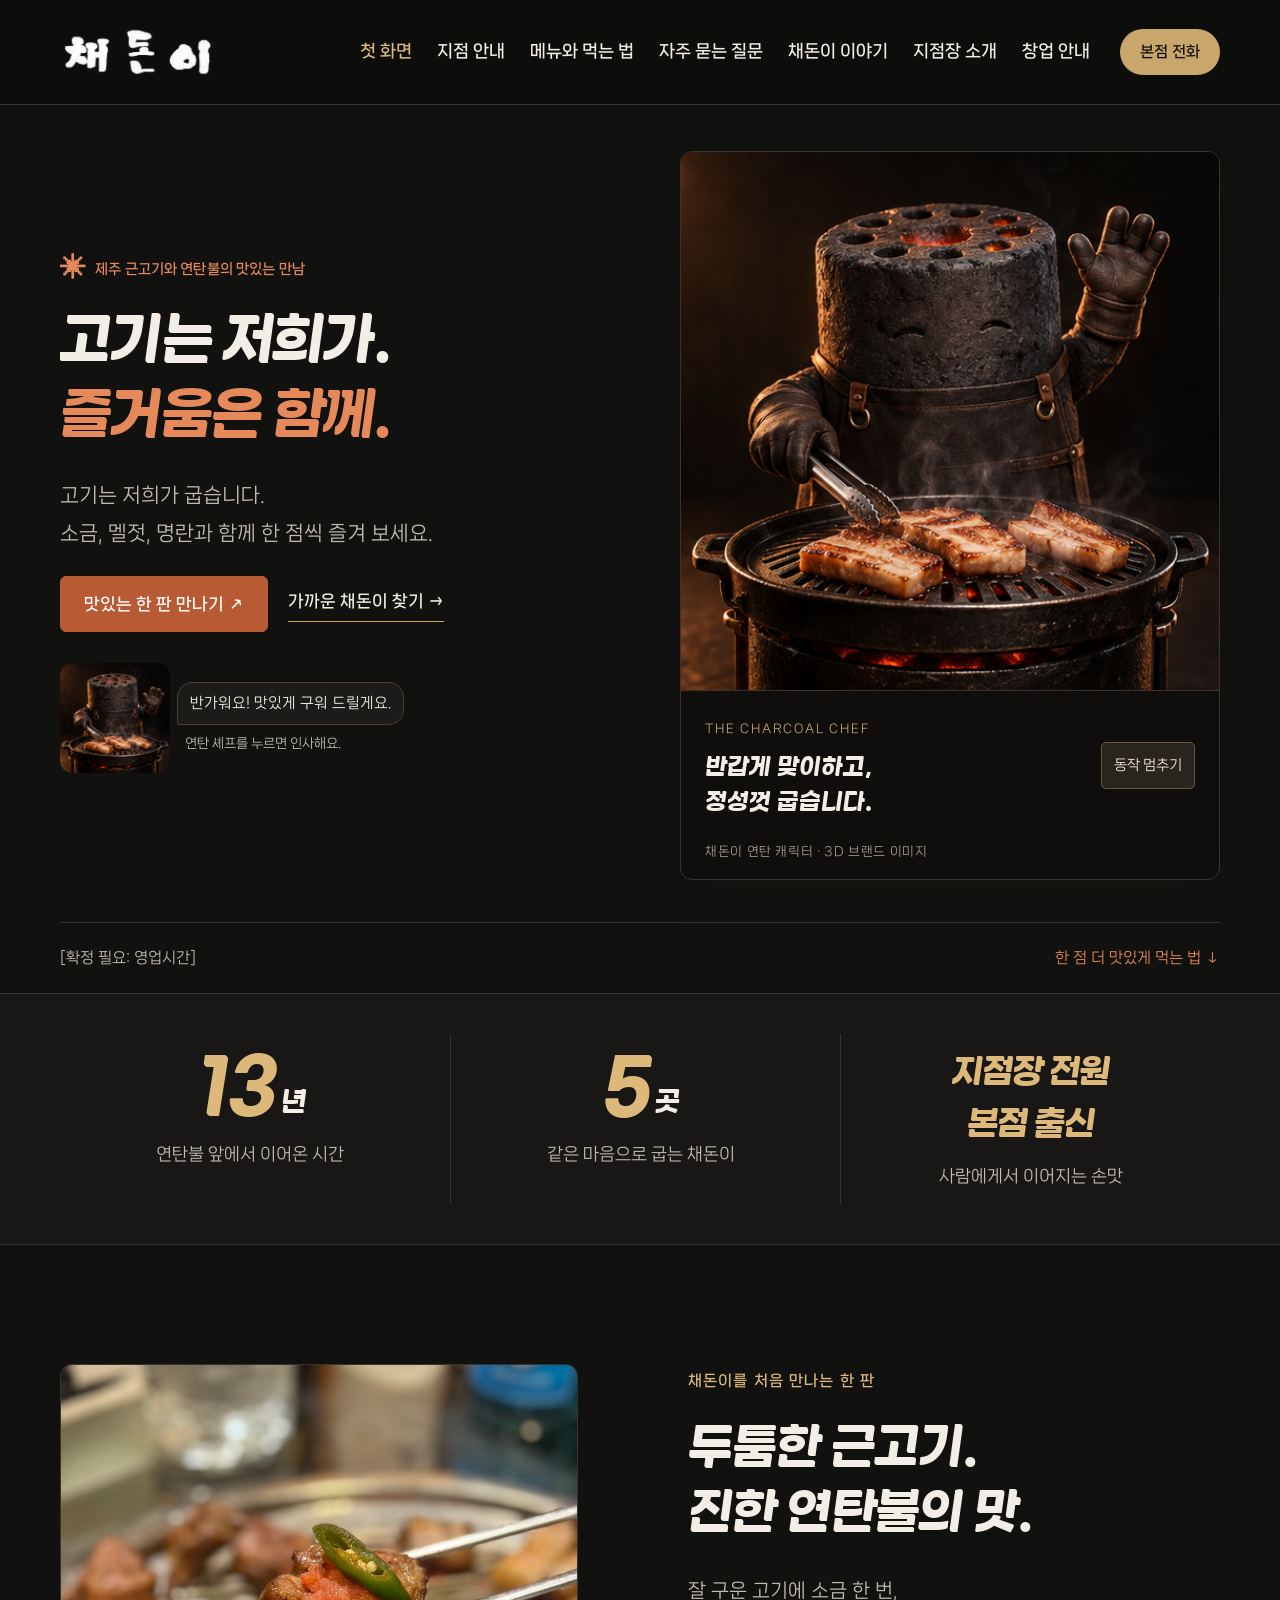
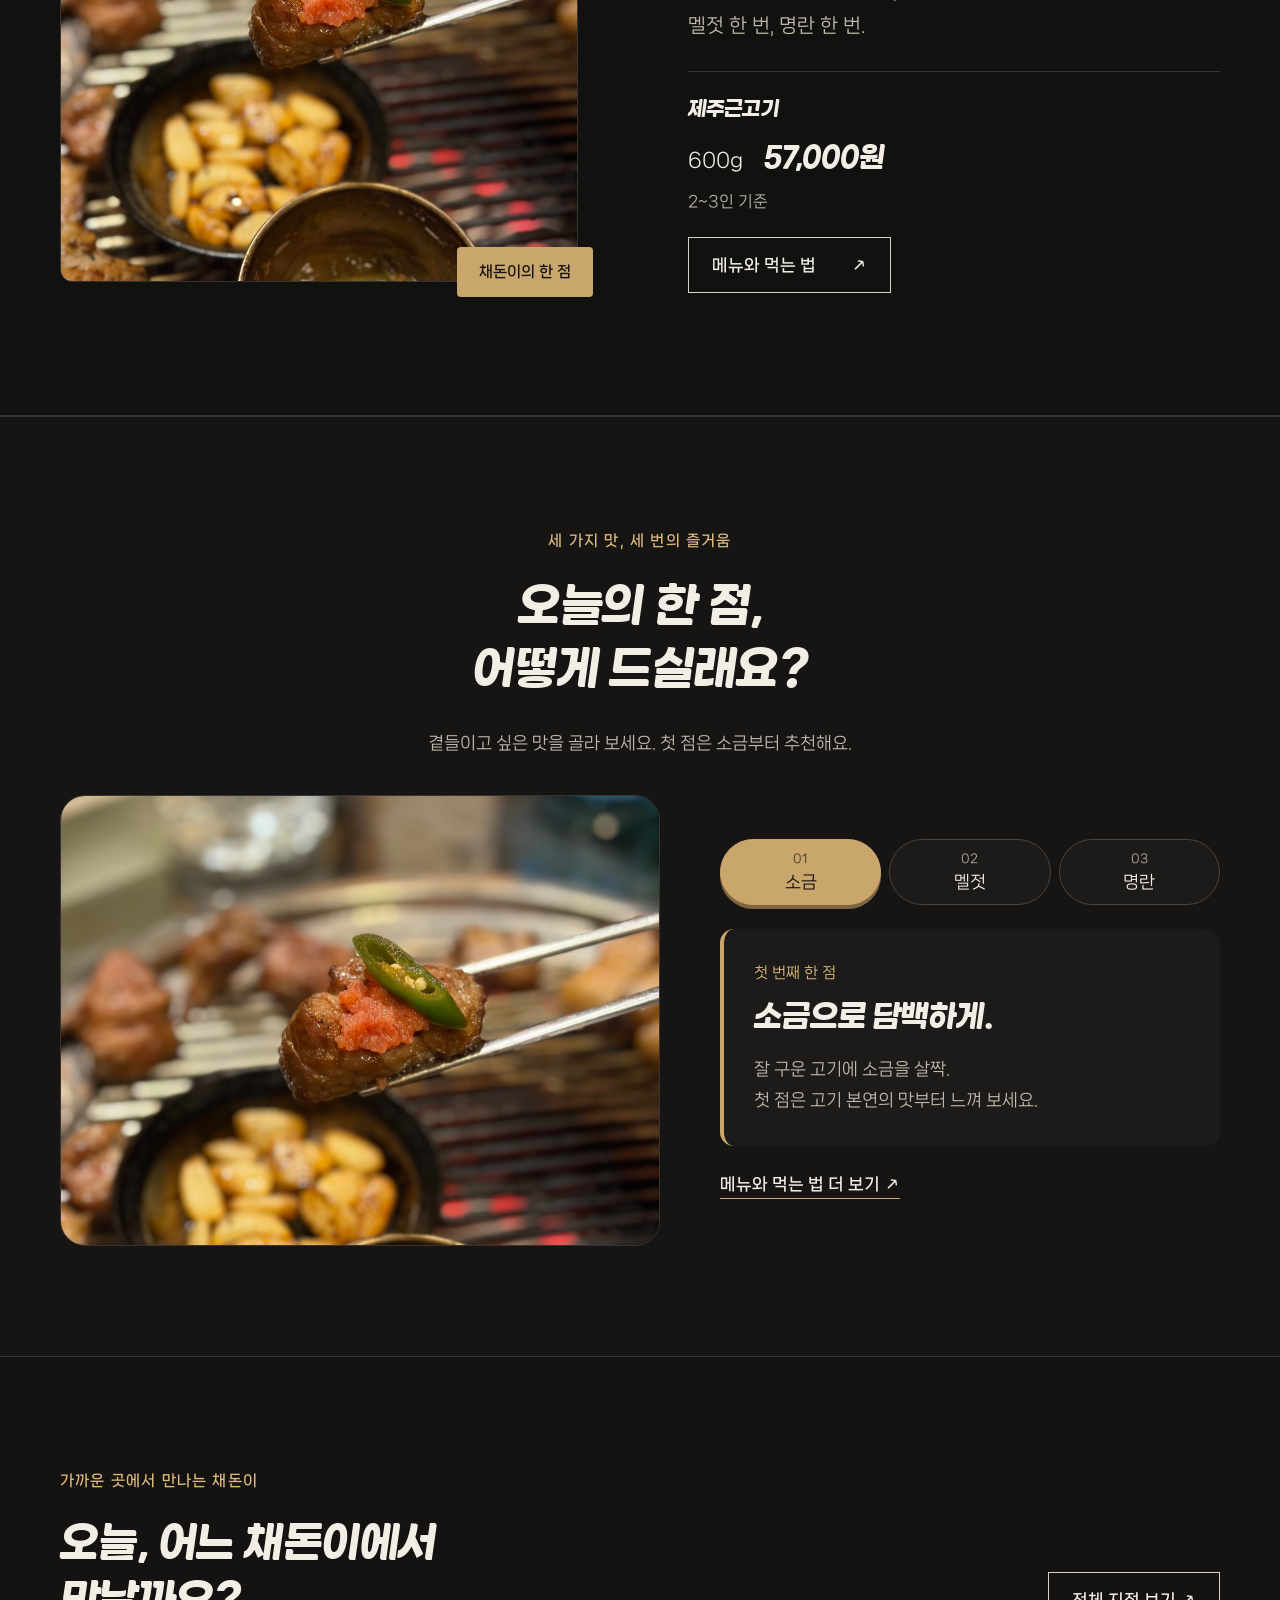
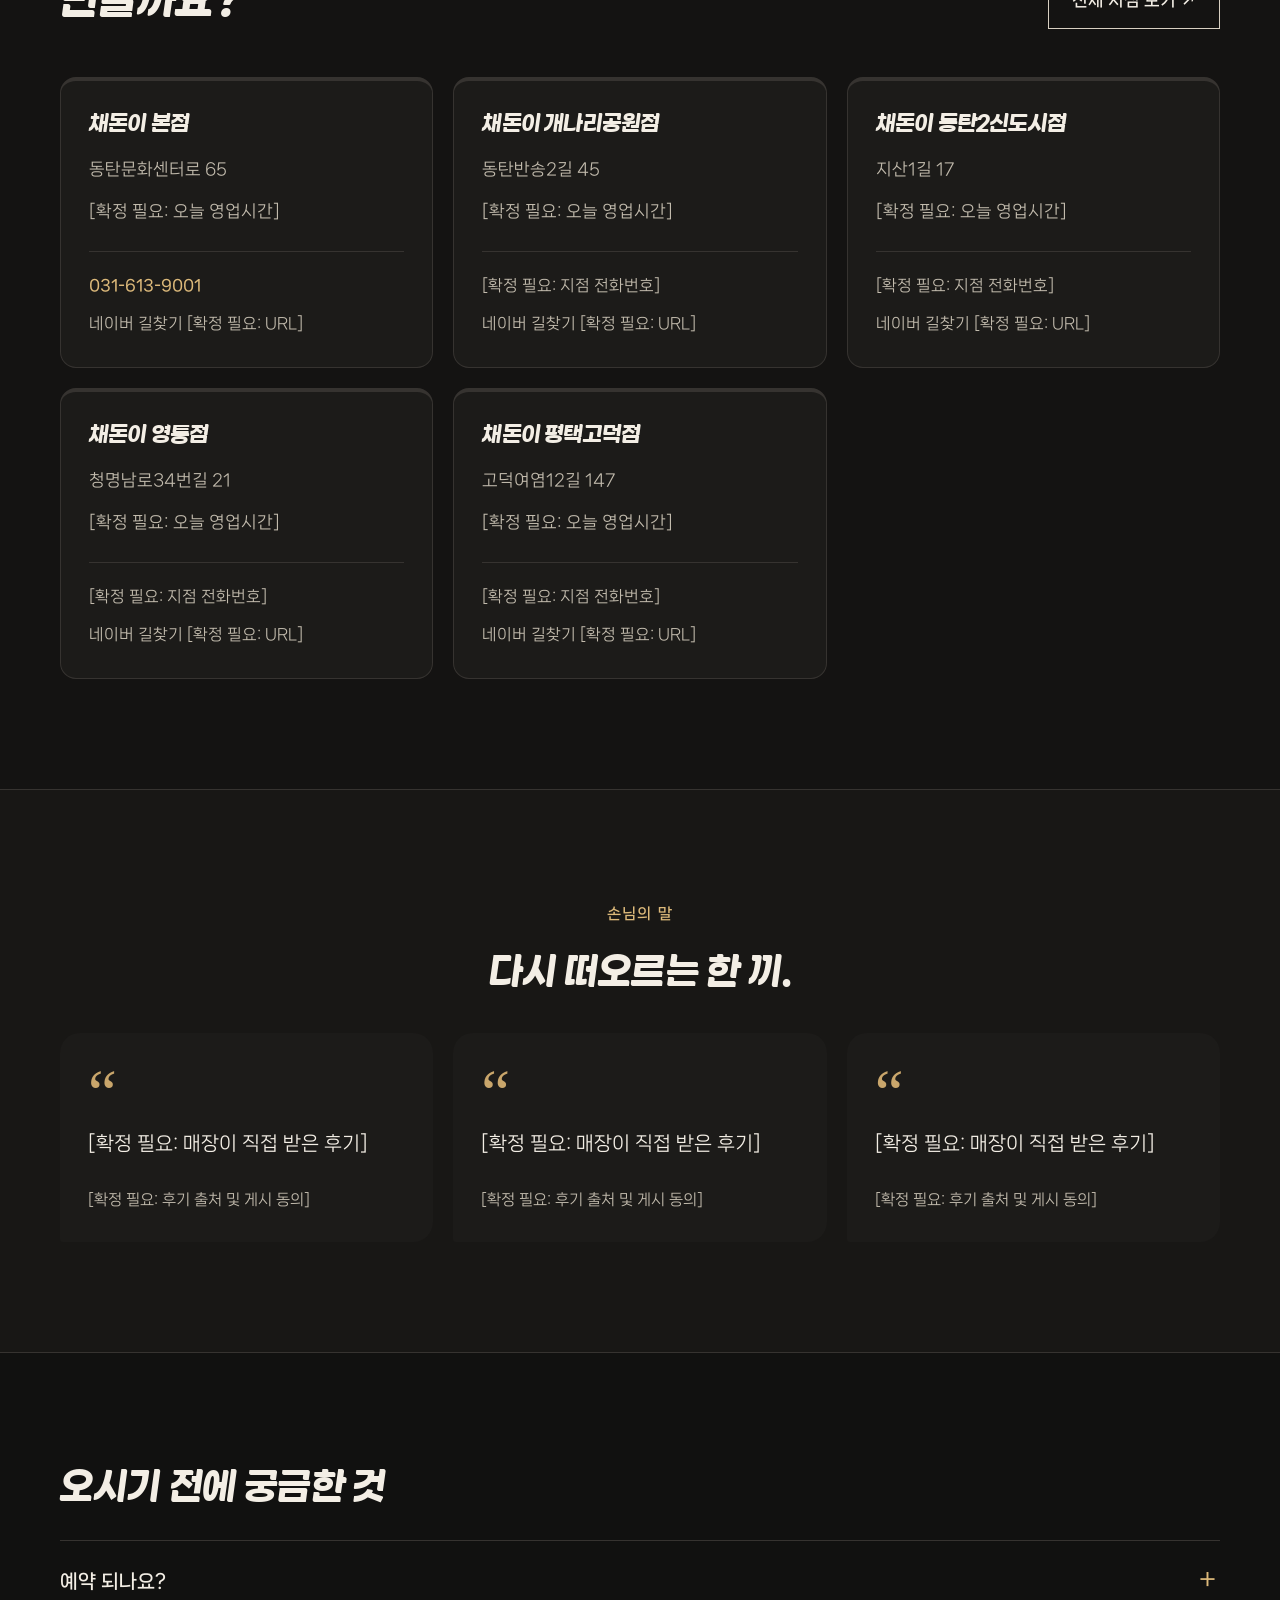
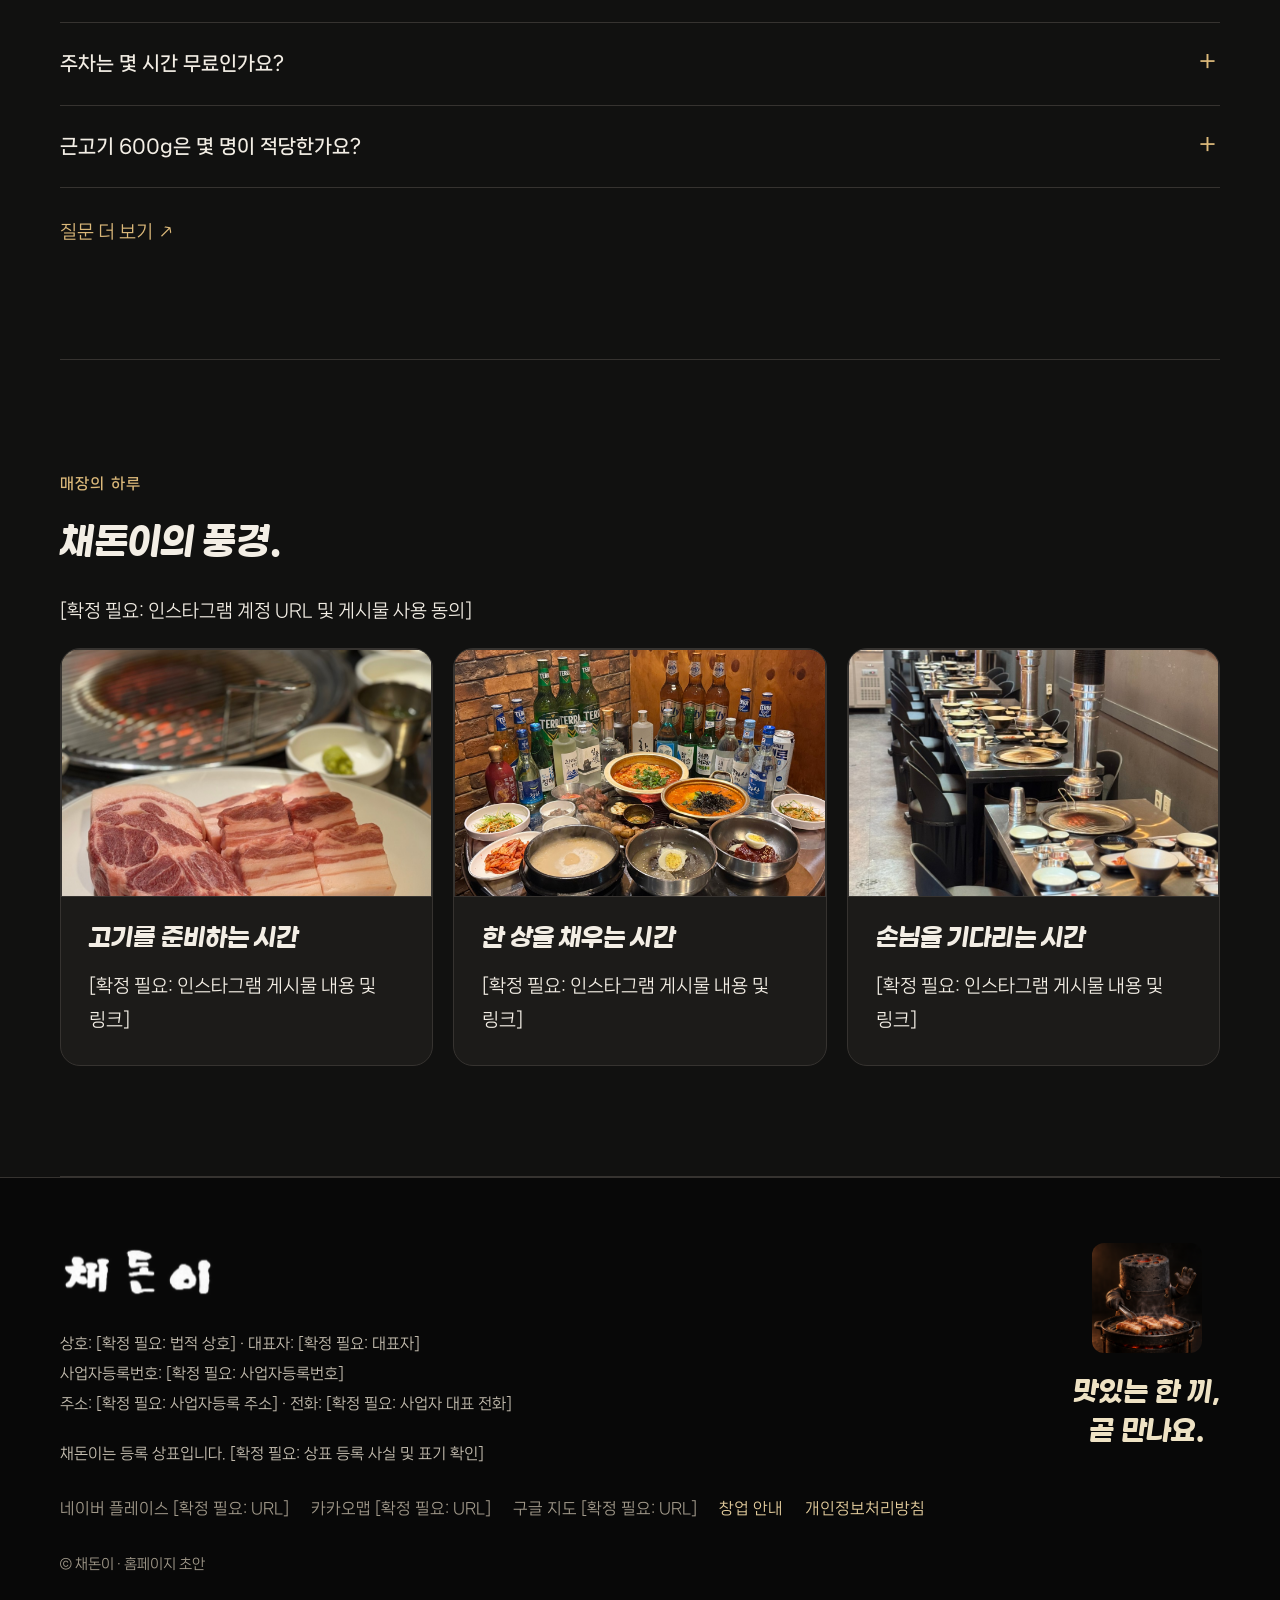
==== commit 4e71291d: "블랙톤 테마 적용, 본문 글씨 확대 (css/dark.css) Co-Authored-By: Claude Fable 5.1 <noreply@anthropic.com>" ====
--- a/index.html
+++ b/index.html
@@ -1,5 +1,5 @@
 <!doctype html>
-<html lang="ko"><head><meta charset="utf-8"><meta name="viewport" content="width=device-width,initial-scale=1"><meta name="robots" content="noindex,nofollow"><!-- 시안 공개 전 검색 차단. 운영 공개 시 이 줄을 삭제 --><title>동탄 남광장 제주 근고기 채돈이 | 본점·지점 안내</title><meta name="description" content="13년 동안 제주 근고기를 연탄불에 구워 드린 채돈이. 본점과 지점 5곳, 메뉴와 방문 안내를 확인하세요."><!-- [확정 필요: 운영 도메인] 확정 후 canonical, OG, sitemap.xml, robots.txt의 example.invalid를 모두 교체 --><link rel="canonical" href="https://example.invalid/index.html"><meta property="og:type" content="website"><meta property="og:title" content="동탄 남광장 제주 근고기 채돈이 | 본점·지점 안내"><meta property="og:description" content="13년 동안 제주 근고기를 연탄불에 구워 드린 채돈이. 본점과 지점 5곳, 메뉴와 방문 안내를 확인하세요."><meta property="og:url" content="https://example.invalid/index.html"><meta property="og:image" content="https://example.invalid/img/hero-grill.jpg"><meta property="og:locale" content="ko_KR"><link rel="preload" href="fonts/BithumbGothic-Original.ttf" as="font" type="font/ttf" crossorigin><link rel="preload" href="fonts/NanumSquareNeoOTF-Rg.otf?v=20261027c" as="font" type="font/otf" crossorigin><link rel="preload" href="fonts/NanumSquareNeoOTF-Bd.otf?v=20261027c" as="font" type="font/otf" crossorigin><link rel="stylesheet" href="css/style.css?v=20261027c"><link rel="stylesheet" href="css/creative.css?v=20261027c"><script defer src="js/main.js"></script><script defer src="js/creative.js"></script><script type="application/ld+json">{"@context": "https://schema.org", "@type": "Organization", "name": "채돈이", "telephone": "031-613-9001", "logo": "https://example.invalid/img/logo-chaedoni.jpg"}</script></head>
+<html lang="ko"><head><meta charset="utf-8"><meta name="viewport" content="width=device-width,initial-scale=1"><meta name="robots" content="noindex,nofollow"><!-- 시안 공개 전 검색 차단. 운영 공개 시 이 줄을 삭제 --><title>동탄 남광장 제주 근고기 채돈이 | 본점·지점 안내</title><meta name="description" content="13년 동안 제주 근고기를 연탄불에 구워 드린 채돈이. 본점과 지점 5곳, 메뉴와 방문 안내를 확인하세요."><!-- [확정 필요: 운영 도메인] 확정 후 canonical, OG, sitemap.xml, robots.txt의 example.invalid를 모두 교체 --><link rel="canonical" href="https://example.invalid/index.html"><meta property="og:type" content="website"><meta property="og:title" content="동탄 남광장 제주 근고기 채돈이 | 본점·지점 안내"><meta property="og:description" content="13년 동안 제주 근고기를 연탄불에 구워 드린 채돈이. 본점과 지점 5곳, 메뉴와 방문 안내를 확인하세요."><meta property="og:url" content="https://example.invalid/index.html"><meta property="og:image" content="https://example.invalid/img/hero-grill.jpg"><meta property="og:locale" content="ko_KR"><link rel="preload" href="fonts/BithumbGothic-Original.ttf" as="font" type="font/ttf" crossorigin><link rel="preload" href="fonts/NanumSquareNeoOTF-Rg.otf?v=20261027c" as="font" type="font/otf" crossorigin><link rel="preload" href="fonts/NanumSquareNeoOTF-Bd.otf?v=20261027c" as="font" type="font/otf" crossorigin><link rel="stylesheet" href="css/style.css?v=20261027d"><link rel="stylesheet" href="css/creative.css?v=20261027d"><link rel="stylesheet" href="css/dark.css?v=20261027d"><script defer src="js/main.js"></script><script defer src="js/creative.js"></script><script type="application/ld+json">{"@context": "https://schema.org", "@type": "Organization", "name": "채돈이", "telephone": "031-613-9001", "logo": "https://example.invalid/img/logo-chaedoni.jpg"}</script></head>
 <body class="page-index"><a class="skip" href="#main">본문 바로가기</a><header class="site-header"><div class="wrap header-inner"><a class="logo" href="index.html" aria-label="채돈이 첫 화면"><img src="img/logo-chaedoni.jpg" alt="채돈이" width="630" height="630"></a><button class="nav-toggle" aria-controls="site-nav" aria-expanded="false" aria-label="메뉴 열기">☰</button><nav id="site-nav" aria-label="주 메뉴"><a href="index.html" aria-current="page">첫 화면</a><a href="branches.html">지점 안내</a><a href="menu.html">메뉴와 먹는 법</a><a href="faq.html">자주 묻는 질문</a><a href="story.html">채돈이 이야기</a><a href="managers.html">지점장 소개</a><a href="franchise.html">창업 안내</a></nav><a class="button phone header-phone" href="tel:0316139001" data-track="phone-header">본점 전화</a></div></header><main id="main"><section class="playful-hero"><div class="wrap playful-hero-grid"><div class="hero-copy"><p class="eyebrow"><span class="tiny-spark" aria-hidden="true">✳</span> 제주 근고기와 연탄불의 맛있는 만남</p><h1><span class="title-line">고기는 저희가.</span><span class="title-line accent-line">즐거움은 함께.</span></h1><p class="hero-description">고기는 저희가 굽습니다.<br>소금, 멜젓, 명란과 함께 한 점씩 즐겨 보세요.</p><div class="hero-choices"><a class="button primary-button" href="menu.html">맛있는 한 판 만나기 ↗</a><a class="quiet-link" href="branches.html">가까운 채돈이 찾기 →</a></div><div class="mascot-greeting"><button class="mascot-button" type="button" aria-label="연탄 캐릭터에게 오늘의 한 점 추천받기"><span class="charcoal-portrait" aria-hidden="true"></span></button><div><span class="greeting-bubble" role="status">반가워요! 맛있게 구워 드릴게요.</span><small>연탄 셰프를 누르면 인사해요.</small></div></div></div><div class="hero-illustration chef-stage"><div class="chef-scene" id="chef-animation" role="img" aria-label="거친 연탄 질감의 캐릭터가 손을 흔들고 집게로 고기를 굽는 프레임 애니메이션"><span class="chef-sprite"></span></div><div class="chef-caption"><div><span class="chef-kicker">THE CHARCOAL CHEF</span><p>반갑게 맞이하고,<br>정성껏 굽습니다.</p></div><button type="button" class="motion-toggle" aria-controls="chef-animation" aria-pressed="false">동작 멈추기</button></div><p class="art-note">채돈이 연탄 캐릭터 · 3D 브랜드 이미지</p></div></div><div class="wrap playful-status"><p id="business-status" aria-live="polite">[확정 필요: 채돈이 본점 영업시간]</p><a href="#taste-play">한 점 더 맛있게 먹는 법 ↓</a></div></section><section class="heritage"><div class="wrap stats"><p><strong>13<span>년</span></strong><span>연탄불 앞에서 이어온 시간</span></p><p><strong>5<span>곳</span></strong><span>같은 마음으로 굽는 채돈이</span></p><p><strong class="people-stat">지점장 전원<br>본점 출신</strong><span>사람에게서 이어지는 손맛</span></p></div></section><section class="signature section"><div class="wrap signature-grid"><div class="signature-photo"><figure class="photo"><img src="img/menu-pork-roe.jpg" alt="명란과 고추를 올린 채돈이의 구운 고기 한 점" loading="lazy" width="1200" height="800"><figcaption>명란을 곁들인 고기 한 점</figcaption></figure><span class="photo-label">채돈이의 한 점</span></div><div class="signature-copy"><p class="eyebrow">채돈이를 처음 만나는 한 판</p><h2>두툼한 근고기.<br>진한 연탄불의 맛.</h2><p>잘 구운 고기에 소금 한 번,<br>멜젓 한 번, 명란 한 번.</p><div class="menu-fact"><h3>제주근고기</h3><p class="price">600g <strong>57,000원</strong></p><p>2~3인 기준</p></div><a class="button outline" href="menu.html">메뉴와 먹는 법 <span>↗</span></a></div></div></section><section class="taste-section section" id="taste-play"><div class="wrap taste-experience"><div class="center-heading"><p class="eyebrow">세 가지 맛, 세 번의 즐거움</p><h2>오늘의 한 점,<br>어떻게 드실래요?</h2><p>곁들이고 싶은 맛을 골라 보세요. 첫 점은 소금부터 추천해요.</p></div><div class="taste-layout"><figure class="sauce-art"><img src="img/menu-pork-roe.jpg" alt="명란과 고추를 곁들인 실제 채돈이 고기 한 점" width="960" height="1280" loading="lazy"></figure><div class="taste-controls"><div class="taste-buttons" role="group" aria-label="고기에 곁들일 맛 고르기"><button type="button" data-taste="salt" aria-pressed="true"><span>01</span> 소금</button><button type="button" data-taste="sauce" aria-pressed="false"><span>02</span> 멜젓</button><button type="button" data-taste="roe" aria-pressed="false"><span>03</span> 명란</button></div><div class="taste-description" aria-live="polite" aria-atomic="true"><span class="taste-step">첫 번째 한 점</span><h3>소금으로 담백하게.</h3><p>잘 구운 고기에 소금을 살짝.<br>첫 점은 고기 본연의 맛부터 느껴 보세요.</p></div><a href="menu.html" class="quiet-link">메뉴와 먹는 법 더 보기 ↗</a><noscript><p>두 번째는 멜젓에 곁들이고, 세 번째는 명란을 올려 즐겨 보세요.</p></noscript></div></div></div></section><section class="branches-home section"><div class="wrap"><div class="section-head"><div><p class="eyebrow">가까운 곳에서 만나는 채돈이</p><h2>오늘, 어느 채돈이에서<br>만날까요?</h2></div><a class="button outline" href="branches.html">전체 지점 보기 ↗</a></div><div class="cards" data-branches="summary"><p>지점 정보를 불러오는 중입니다.</p></div></div></section><section class="reviews-home section"><div class="wrap"><div class="center-heading"><p class="eyebrow">손님의 말</p><h2>다시 떠오르는 한 끼.</h2></div><div class="cards"><blockquote class="card quote-card"><span class="quote-mark" aria-hidden="true">“</span><p>[확정 필요: 매장이 직접 받은 후기]</p><cite>[확정 필요: 후기 출처 및 게시 동의]</cite></blockquote><blockquote class="card quote-card"><span class="quote-mark" aria-hidden="true">“</span><p>[확정 필요: 매장이 직접 받은 후기]</p><cite>[확정 필요: 후기 출처 및 게시 동의]</cite></blockquote><blockquote class="card quote-card"><span class="quote-mark" aria-hidden="true">“</span><p>[확정 필요: 매장이 직접 받은 후기]</p><cite>[확정 필요: 후기 출처 및 게시 동의]</cite></blockquote></div></div></section><section class="wrap section"><h2>오시기 전에 궁금한 것</h2><div class="faq-list"><details><summary>예약 되나요?</summary><p>[확정 필요: 예약 되나요 안내]. 방문 전 해당 지점에 전화로 확인해 주세요.</p></details><details><summary>주차는 몇 시간 무료인가요?</summary><p>[확정 필요: 주차는 몇 시간 무료인가요 안내]. 방문 전 해당 지점에 전화로 확인해 주세요.</p></details><details><summary>근고기 600g은 몇 명이 적당한가요?</summary><p>[확정 필요: 근고기 600g은 몇 명이 적당한가요 안내]. 방문 전 해당 지점에 전화로 확인해 주세요.</p></details></div><a href="faq.html">질문 더 보기 ↗</a></section><section id="daily" class="wrap section"><p class="eyebrow">매장의 하루</p><h2>채돈이의 풍경.</h2><p>[확정 필요: 인스타그램 계정 URL 및 게시물 사용 동의]</p><div class="cards"><article class="card"><!-- 사진: /img/menu-raw-pork.jpg, 표시 비율 3:2. 사용자 제공 원본 사진. -->
 <figure class="photo focus-lower"><img src="img/menu-raw-pork.jpg" alt="불판 앞에 준비한 두툼한 생고기" loading="lazy" width="1200" height="800"><figcaption>불판 앞에 준비한 두툼한 생고기<span>사진을 불러오지 못했습니다.</span></figcaption></figure><h3>고기를 준비하는 시간</h3><p>[확정 필요: 인스타그램 게시물 내용 및 링크]</p></article><article class="card"><!-- 사진: /img/menu-table.jpg, 표시 비율 3:2. 사용자 제공 원본 사진. -->
 <figure class="photo "><img src="img/menu-table.jpg" alt="고기와 찌개와 냉면이 차려진 채돈이 한 상" loading="lazy" width="1200" height="800"><figcaption>고기와 찌개와 냉면이 차려진 채돈이 한 상<span>사진을 불러오지 못했습니다.</span></figcaption></figure><h3>한 상을 채우는 시간</h3><p>[확정 필요: 인스타그램 게시물 내용 및 링크]</p></article><article class="card"><!-- 사진: /img/store-interior.jpg, 표시 비율 3:2. 사용자 제공 원본 사진. -->
--- a/css/dark.css
+++ b/css/dark.css
@@ -0,0 +1,90 @@
+/* 채돈이 블랙톤 테마 + 큰 글씨. style.css·creative.css 뒤에 불러와 색과 글자 크기만 덮어씁니다.
+   되돌리려면 각 HTML에서 이 파일의 <link>를 제거하면 됩니다. */
+:root{
+  --bg:#111110;        /* 바탕: 거의 검정 */
+  --paper:#1c1b19;     /* 카드·헤더·폼 */
+  --sand:#232120;      /* 띠 영역 */
+  --ink:#f3eee5;       /* 본문 글자 */
+  --muted:#c2bbad;     /* 보조 글자 (대비 확보) */
+  --line:#363330;      /* 구분선 */
+  --accent:#dcb97a;    /* 링크·강조 (골드, 밝게) */
+  --gold:#c9a66b;
+  --play-orange:#e5895a;
+  --play-green:#c9a66b;
+  --play-cream:#111110;
+  --play-peach:#c9a66b;
+  color-scheme:dark;
+}
+html{background:var(--bg)}
+body{background:var(--bg);color:var(--ink);font-size:18px;line-height:1.85}
+::selection{background:#c9a66b;color:#111}
+a{color:var(--accent)}.skip{background:var(--paper);color:var(--ink)}
+.eyebrow{font-size:15px;color:var(--accent)}
+h3{font-size:25px}
+
+/* 헤더·내비 */
+.site-header{background:#0d0d0c;border-bottom-color:var(--line)}
+nav a{color:var(--ink);font-size:17px}nav a[aria-current]{color:var(--accent)}.nav-toggle{color:var(--ink);font-size:28px}
+.site-header .logo,.site-footer .logo{background:transparent}.site-footer .logo{border:0}
+.logo img{filter:invert(1) brightness(1.05);mix-blend-mode:screen}
+.button{border-color:#d8d0c2;color:var(--ink);font-size:16.5px}.button:hover{background:var(--sand);color:var(--ink)}
+.phone,.mobile-bar .phone,.header-phone{background:var(--gold);color:#141210;border-color:var(--gold)}.phone:hover{background:#dcb97a;color:#141210}
+.photo-label{background:var(--gold);color:#141210;font-size:15px}
+.badge{color:var(--accent);font-size:14px}
+
+/* 첫 화면 */
+.playful-hero{background:#111110;color:var(--ink)}
+.playful-hero .eyebrow{color:var(--play-orange);font-size:14px}
+.accent-line{color:#e5895a}
+.playful-hero .hero-description{color:var(--muted);font-size:18px}
+.primary-button{background:#b85a33;border-color:#b85a33;color:#fff;font-size:16.5px}.primary-button:hover{background:#d36b3f;color:#fff}
+.quiet-link{color:var(--ink);font-size:16.5px;border-bottom-color:var(--gold)}
+.greeting-bubble{background:var(--paper);border-color:#4a4034;color:var(--ink);font-size:14.5px}.mascot-greeting small{color:var(--muted);font-size:13px}
+.playful-status{border-top-color:var(--line);color:var(--muted);font-size:15px}.playful-status a{color:var(--play-orange)}
+.chef-stage{background:#0f0e0c;border-color:#3b332b}.chef-caption{color:#f3eee5;border-top-color:#3b332b}.chef-kicker{font-size:12px;color:#d1a775}.chef-caption p{font-size:24px}
+.motion-toggle{font-size:14px;color:#f3eee5;background:#2a241e;border-color:#6a5641}.chef-stage .art-note{color:#a89c88;font-size:12.5px}
+.page-index .heritage,.heritage{background:#181715;border-color:var(--line)}
+.page-index .stats strong{color:var(--accent)}.stats strong>span{color:var(--ink)}.stats p+p{border-left-color:var(--line)}.stats p>span{color:var(--muted);font-size:14px}
+.page-index .signature,.signature{background:var(--bg)}
+.signature-copy>p:not(.eyebrow){color:var(--muted);font-size:19px}.menu-fact{border-top-color:var(--line)}.menu-fact>p:last-child{color:var(--muted);font-size:15.5px}
+.taste-section{background:#161514;border-top-color:var(--line)}.taste-section .center-heading>p:last-child{color:var(--muted);font-size:17px}
+.sauce-art{border-color:var(--line)}
+.taste-buttons button{background:var(--paper);border-color:#4a4440;color:var(--ink);font-size:17px}.taste-buttons button>span{color:var(--muted);font-size:12px}
+.taste-buttons button[aria-pressed=true]{background:var(--gold);border-color:var(--gold);color:#141210;box-shadow:0 4px 0 #7f6540}.taste-buttons button[aria-pressed=true]>span{color:#3d3120}
+.taste-description{background:var(--paper);border-left-color:var(--gold)}.taste-step{color:var(--accent);font-size:15px}.taste-description p{color:var(--muted);font-size:17px}
+.branches-home{background:#141312}.branches-home .card{background:var(--paper)}
+.branch-card{border-top-color:var(--gold)}.branch-card h3 a{color:var(--ink)}.branch-card>p{color:var(--muted);font-size:16.5px}.branch-actions{border-top-color:var(--line);font-size:15.5px}.branch-actions span{color:var(--muted)}
+.branch-card dl{font-size:15.5px}.branch-card dd{color:var(--muted)}
+.reviews-home,.page-index .reviews-home{background:#181715}.quote-mark{color:var(--gold)}.quote-card>p{font-size:19px}.card cite{color:var(--muted);font-size:15px}
+
+/* 공통 카드·사진·표·폼 */
+.card{background:var(--paper);border-color:var(--line)}.card:hover{box-shadow:0 15px 35px #00000066;border-color:var(--gold)}
+.photo{background:#242220;border-color:var(--line);color:var(--muted)}.photo figcaption{font-size:16px}.photo figcaption span{font-size:14px}
+.image-caption{color:var(--muted);font-size:15px}
+.faq-list details{border-color:var(--line)}summary{font-size:19px}summary:after{color:var(--accent);font-size:26px}details p{color:var(--muted);font-size:17px}
+.page-intro{background:#0f0e0d;color:#fff}.page-intro:before{background:linear-gradient(90deg,#0b0b0af0,#0b0b0a80),var(--intro-image,url('../img/hero-grill.jpg')) center/cover}
+.page-intro .eyebrow{color:#e6cf9f}.page-intro>p:last-child{color:#e6e0d4;font-size:18px}.page-intro .button{color:#fff;border-color:#e4d2b4}
+.page-privacy .page-intro{color:var(--ink);background:var(--sand)}.page-privacy .page-intro .eyebrow{color:var(--accent)}.page-privacy .page-intro>p:last-child{color:var(--muted)}
+.prose p{color:var(--muted);font-size:17.5px}
+table{background:var(--paper);font-size:17px}caption{color:var(--muted);font-size:15px}th,td{border-bottom-color:var(--line)}thead th{background:var(--sand);border-top-color:var(--gold)}
+.steps li{background:var(--paper);border-top-color:var(--gold)}.steps strong{font-size:20px}.steps p{color:var(--muted)}.steps small{color:var(--muted);font-size:15px}.process li>span{color:var(--accent)}
+.timeline{border-left-color:var(--gold)}.timeline li:before{border-color:var(--gold);background:var(--bg)}.timeline p{color:var(--muted)}
+form{background:var(--paper);border-top-color:var(--gold)}
+input:not([type=checkbox]),select,textarea{background:#121110;color:var(--ink);border-color:#4a4440;font-size:17px}
+input::placeholder,textarea::placeholder{color:#8f877a}select option{background:#1c1b19;color:var(--ink)}
+.consent span{font-size:15px;color:var(--muted)}#form-status{font-size:17px}
+.illustrated-story p:not(.eyebrow){color:var(--muted)}
+
+/* 지점장 포스터 페이지 */
+.poster-section{background:#0d0d0c}.example-note{border-color:#5a5347;color:#d2cbbd;font-size:15px}
+.poster-intro{font-size:13px}.poster-sub{font-size:12.5px}.photo.poster figcaption{font-size:12px}.photo.poster figcaption span{font-size:11px}
+.poster-comment{background:#1c1b19;border-color:#3a3730;font-size:15px}.poster-comment:before{background:#1c1b19;border-color:#3a3730}.poster-comment p{font-size:16.5px}.poster-comment cite{font-size:13.5px}.poster-comment cite span{font-size:12px;color:#9a927f}
+
+/* 푸터·모바일 바 */
+.site-footer{background:#080808;color:#c8c1b3;font-size:15px;border-top:1px solid var(--line)}.site-footer small{color:#a39b8c;font-size:14px}
+.footer-links a{color:#e6cf9f;font-size:15.5px}.footer-links a[aria-disabled=true]{color:#a39b8c}.footer-friend{border-bottom-color:#ffffff1a}.footer-friend p{color:#eee2c4}
+.mobile-bar{background:#0d0d0c;border-top-color:var(--line)}.mobile-bar a{font-size:16px;color:var(--ink)}
+
+@media(min-width:700px){.playful-hero .hero-description{font-size:19px}.stats p>span{font-size:16px}}
+@media(min-width:1050px){nav a{font-size:17px}.header-phone{font-size:15px}.playful-hero .hero-description{font-size:20px}.stats p>span{font-size:17px}.process strong{font-size:17px}.process small{font-size:14px}.poster-intro{font-size:13.5px}}
+@media(prefers-reduced-motion:no-preference){.card:hover{box-shadow:0 15px 35px #00000066}}
